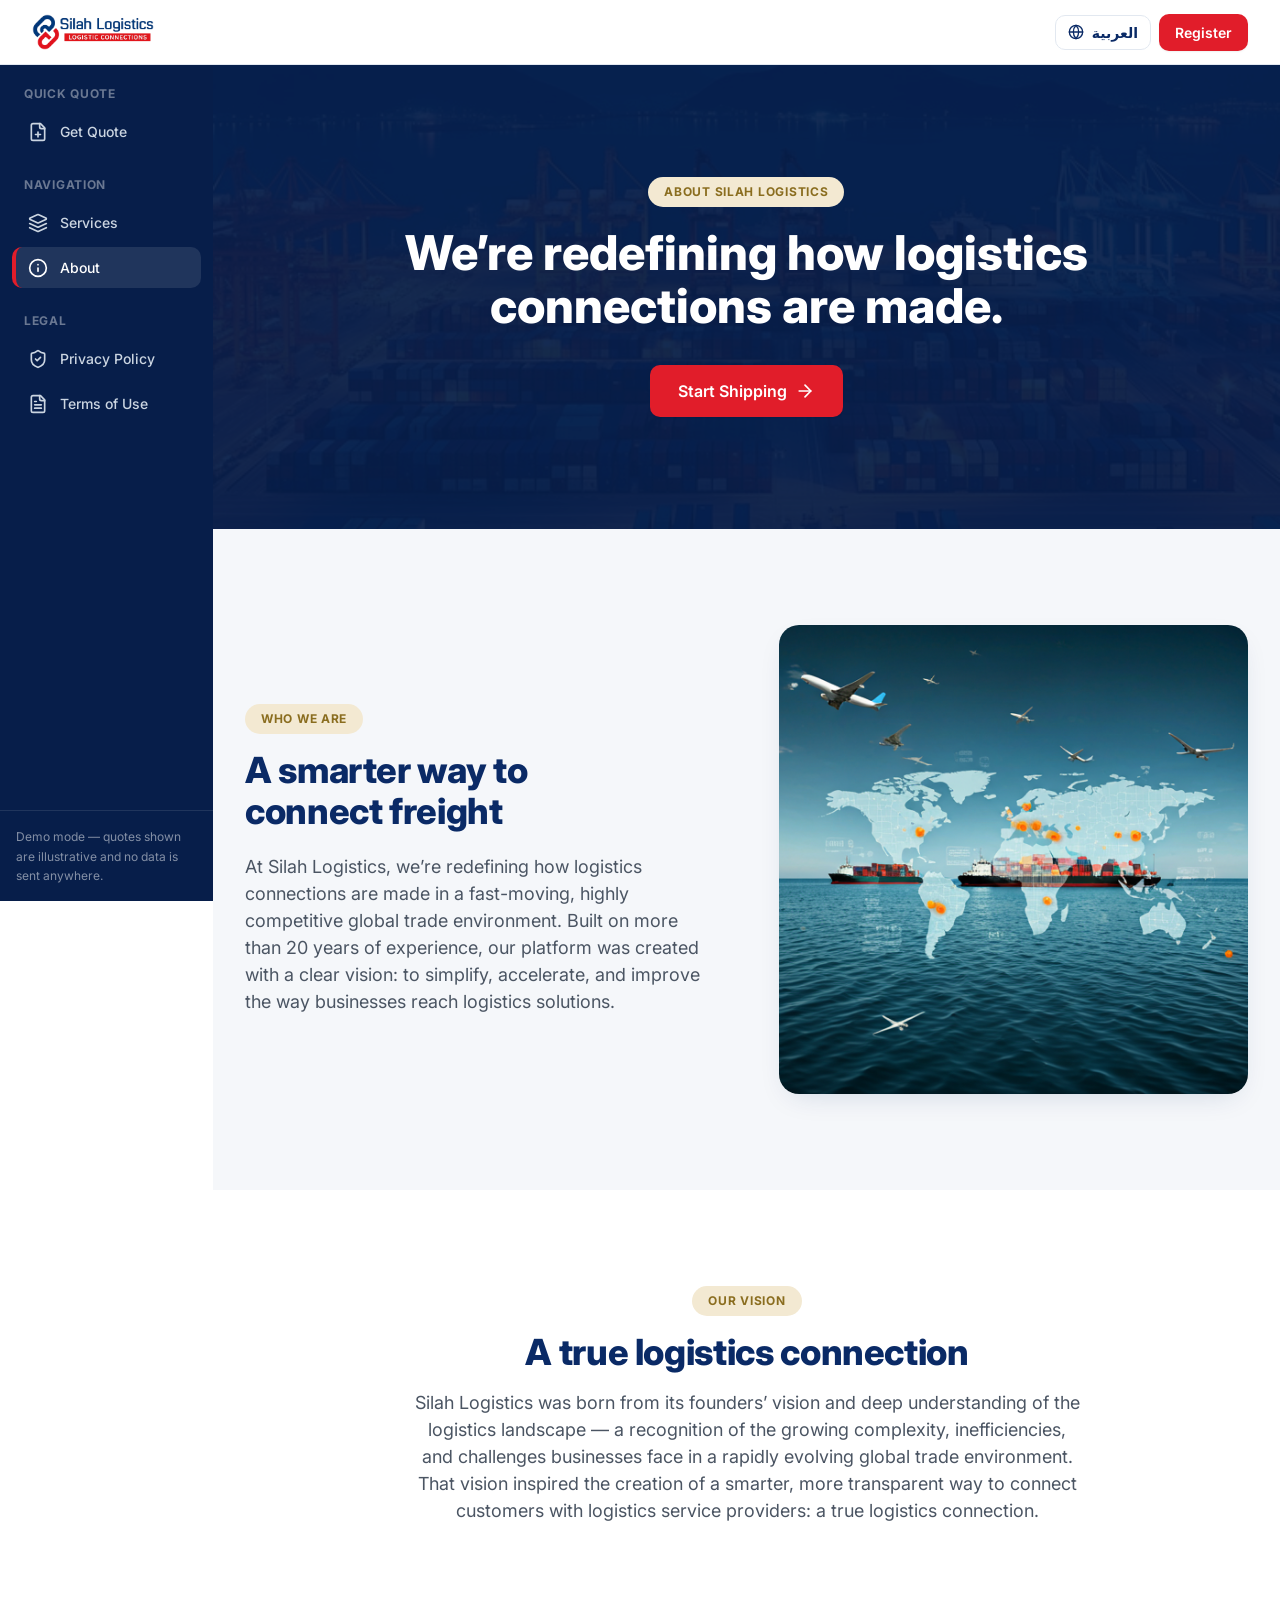
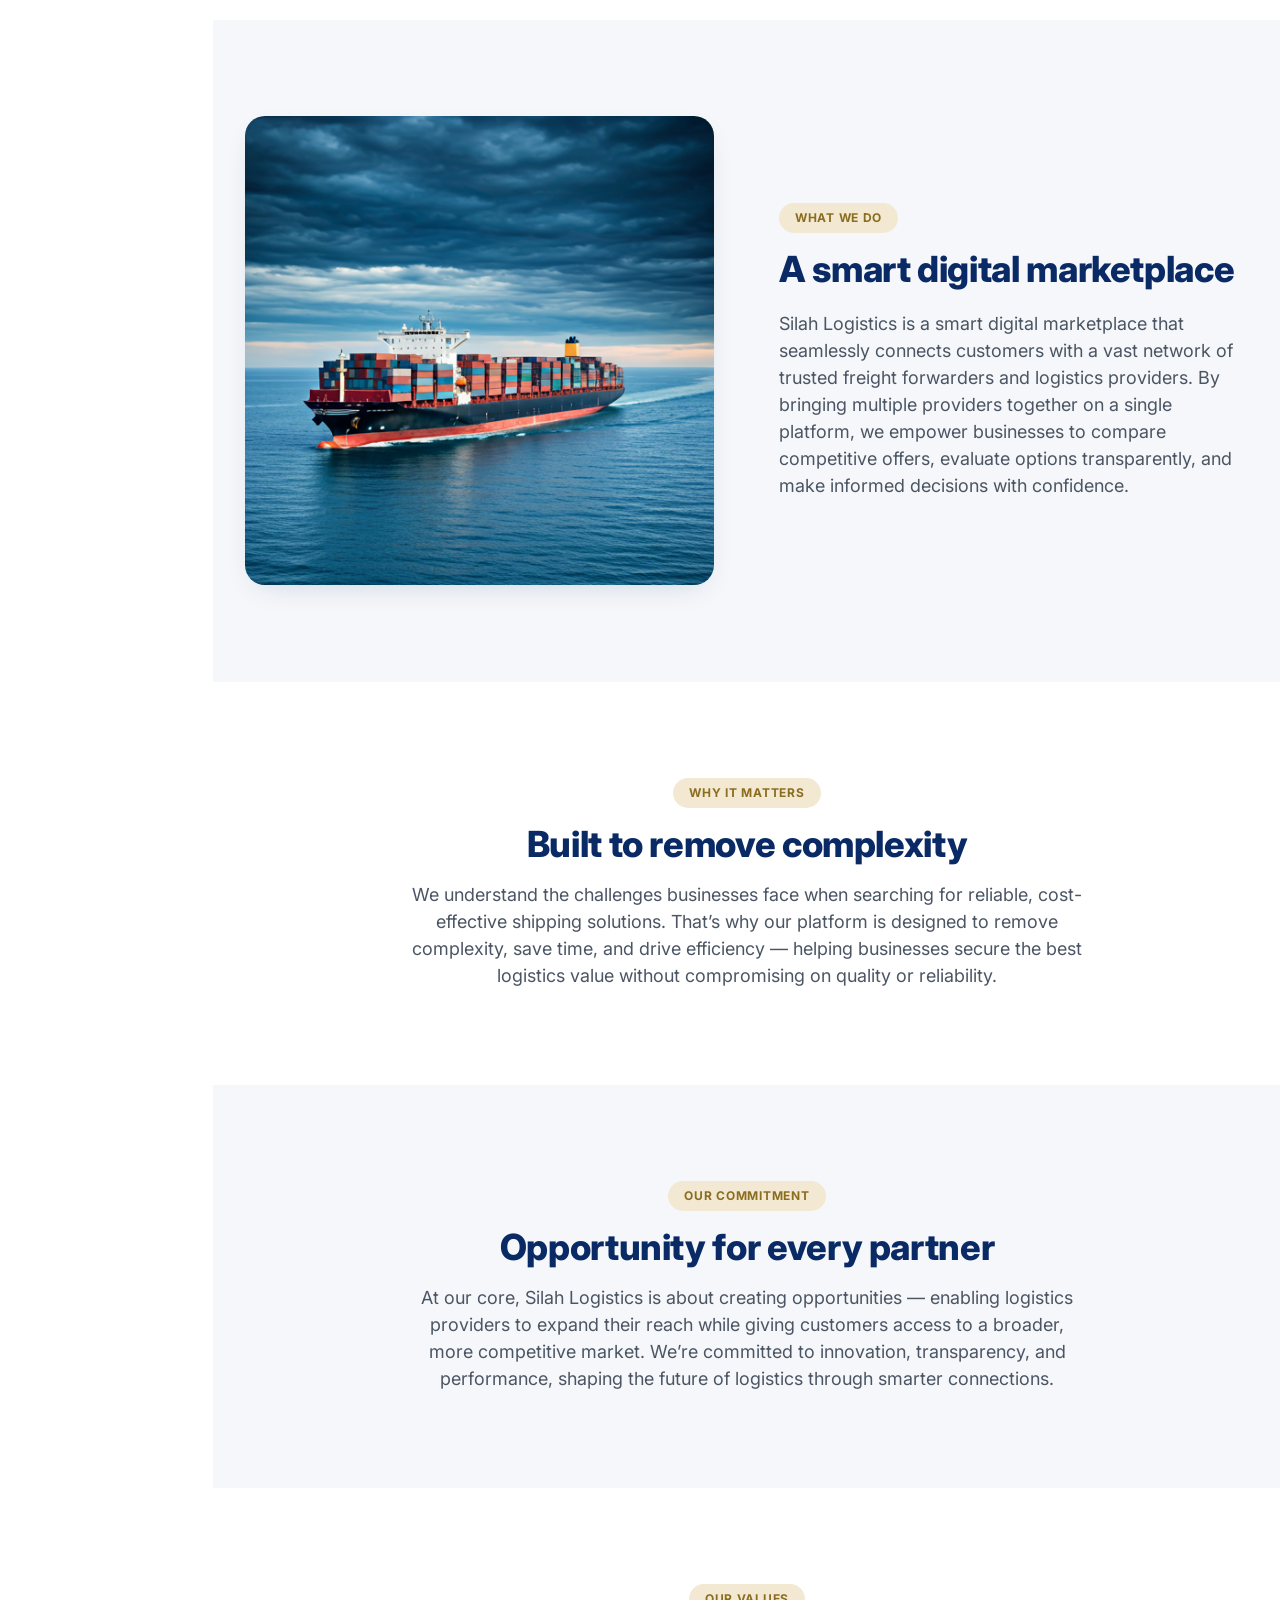
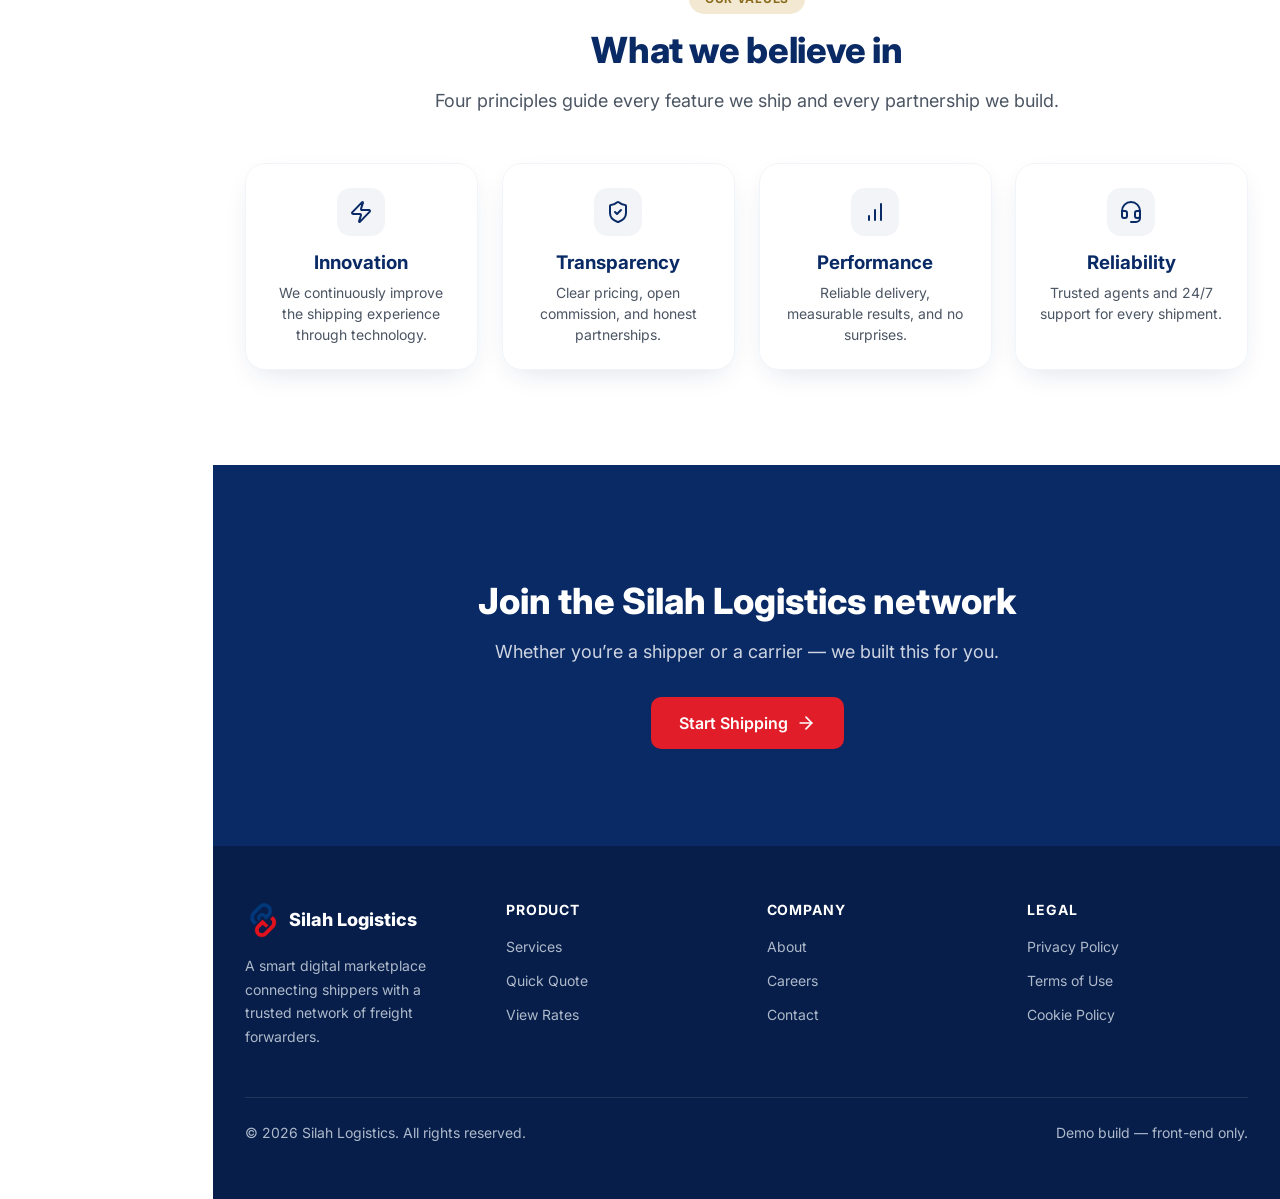
==== about.html @ 2c74bd0f "feat: add About, Privacy, Terms pages and clean up navbar/sidebar nav" ====
<!DOCTYPE html>
<html lang="en" dir="ltr">
  <head>
    <meta charset="UTF-8" />
    <meta name="viewport" content="width=device-width, initial-scale=1.0" />
    <title>Silah Logistics — About</title>
    <meta
      name="description"
      content="About Silah Logistics — a smart digital marketplace redefining how logistics connections are made, built on 20+ years of industry experience."
    />
    <link rel="icon" type="image/png" href="assets/favicon.png" />
    <link rel="preconnect" href="https://fonts.googleapis.com" />
    <link rel="preconnect" href="https://fonts.gstatic.com" crossorigin />
    <link
      href="https://fonts.googleapis.com/css2?family=Inter:wght@400;500;600;700;800;900&family=Noto+Kufi+Arabic:wght@400;500;600;700;800&display=swap"
      rel="stylesheet"
    />
    <link rel="stylesheet" href="css/styles.css" />
    <script>
      (function () {
        try {
          var l = localStorage.getItem('silah.lang');
          if (l !== 'ar' && l !== 'en') l = 'en';
          document.documentElement.lang = l;
          document.documentElement.dir = l === 'ar' ? 'rtl' : 'ltr';
        } catch (e) {}
      })();
    </script>
  </head>
  <body data-page="about">
    <div class="page-root">
      <header class="navbar" id="site-navbar"></header>
      <div class="shell">
        <aside class="sidebar" id="site-sidebar"></aside>
        <div class="shell__main">
          <main>
            <!-- ============================ HERO ============================ -->
            <section class="page-hero">
              <img class="page-hero__bg" src="assets/port-night.jpg" alt="" />
              <div class="page-hero__overlay"></div>
              <div class="container">
                <div class="page-hero__inner reveal">
                  <span class="eyebrow" data-i18n="about.hero.eyebrow"></span>
                  <h1 class="mt-4" data-i18n="about.hero.headline"></h1>
                  <div class="cta-block__actions">
                    <a class="btn btn--primary btn--lg" href="register.html">
                      <span data-i18n="about.hero.cta"></span>
                      <span data-icon="arrow-right" class="rtl-flip"></span>
                    </a>
                  </div>
                </div>
              </div>
            </section>

            <!-- ========================== WHO WE ARE ======================== -->
            <section class="section section--surface">
              <div class="container">
                <div class="split">
                  <div class="reveal reveal--right">
                    <span class="eyebrow" data-i18n="about.who.eyebrow"></span>
                    <h2 class="about__title mt-4" data-i18n="about.who.title"></h2>
                    <p class="about__body" data-i18n="about.who.body"></p>
                  </div>
                  <div class="reveal reveal--left">
                    <div class="media-frame">
                      <img src="assets/bg-ship.png" alt="" loading="lazy" />
                    </div>
                  </div>
                </div>
              </div>
            </section>

            <!-- =========================== VISION =========================== -->
            <section class="section section--white">
              <div class="container">
                <div class="section-head reveal">
                  <span class="eyebrow" data-i18n="about.vision.eyebrow"></span>
                  <h2 class="mt-4" data-i18n="about.vision.title"></h2>
                  <p class="section-head__subtitle" data-i18n="about.vision.body"></p>
                </div>
              </div>
            </section>

            <!-- ========================= WHAT WE DO ========================= -->
            <section class="section section--surface">
              <div class="container">
                <div class="split">
                  <div class="reveal reveal--right">
                    <div class="media-frame">
                      <img src="assets/bg-network.png" alt="" loading="lazy" />
                    </div>
                  </div>
                  <div class="reveal reveal--left">
                    <span class="eyebrow" data-i18n="about.what.eyebrow"></span>
                    <h2 class="about__title mt-4" data-i18n="about.what.title"></h2>
                    <p class="about__body" data-i18n="about.what.body"></p>
                  </div>
                </div>
              </div>
            </section>

            <!-- ======================== WHY IT MATTERS ====================== -->
            <section class="section section--white">
              <div class="container">
                <div class="section-head reveal">
                  <span class="eyebrow" data-i18n="about.why.eyebrow"></span>
                  <h2 class="mt-4" data-i18n="about.why.title"></h2>
                  <p class="section-head__subtitle" data-i18n="about.why.body"></p>
                </div>
              </div>
            </section>

            <!-- ========================= COMMITMENT ========================= -->
            <section class="section section--surface">
              <div class="container">
                <div class="section-head reveal">
                  <span class="eyebrow" data-i18n="about.commitment.eyebrow"></span>
                  <h2 class="mt-4" data-i18n="about.commitment.title"></h2>
                  <p class="section-head__subtitle" data-i18n="about.commitment.body"></p>
                </div>
              </div>
            </section>

            <!-- =========================== VALUES =========================== -->
            <section class="section section--white">
              <div class="container">
                <div class="section-head reveal">
                  <span class="eyebrow" data-i18n="about.values.eyebrow"></span>
                  <h2 class="mt-4" data-i18n="about.values.title"></h2>
                  <p class="section-head__subtitle" data-i18n="about.values.subtitle"></p>
                </div>
                <div class="grid grid-4 mt-12">
                  <div class="why-card reveal">
                    <span class="icon-box icon-box--navy-soft">
                      <span data-icon="zap" class="icon-lg"></span>
                    </span>
                    <h3 data-i18n="about.values.items.innovation.title"></h3>
                    <p data-i18n="about.values.items.innovation.desc"></p>
                  </div>
                  <div class="why-card reveal" data-delay="0.08">
                    <span class="icon-box icon-box--navy-soft">
                      <span data-icon="shield-check" class="icon-lg"></span>
                    </span>
                    <h3 data-i18n="about.values.items.transparency.title"></h3>
                    <p data-i18n="about.values.items.transparency.desc"></p>
                  </div>
                  <div class="why-card reveal" data-delay="0.16">
                    <span class="icon-box icon-box--navy-soft">
                      <span data-icon="bar-chart" class="icon-lg"></span>
                    </span>
                    <h3 data-i18n="about.values.items.performance.title"></h3>
                    <p data-i18n="about.values.items.performance.desc"></p>
                  </div>
                  <div class="why-card reveal" data-delay="0.24">
                    <span class="icon-box icon-box--navy-soft">
                      <span data-icon="headset" class="icon-lg"></span>
                    </span>
                    <h3 data-i18n="about.values.items.reliability.title"></h3>
                    <p data-i18n="about.values.items.reliability.desc"></p>
                  </div>
                </div>
              </div>
            </section>

            <!-- ========================== FINAL CTA ========================= -->
            <section class="section section--navy">
              <div class="container">
                <div class="cta-block reveal">
                  <h2 data-i18n="about.finalCta.title"></h2>
                  <p class="cta-block__subtitle" data-i18n="about.finalCta.subtitle"></p>
                  <div class="cta-block__actions">
                    <a class="btn btn--primary btn--lg" href="register.html">
                      <span data-i18n="about.finalCta.cta"></span>
                      <span data-icon="arrow-right" class="rtl-flip"></span>
                    </a>
                  </div>
                </div>
              </div>
            </section>
          </main>
          <footer class="footer" id="site-footer"></footer>
        </div>
      </div>
    </div>
    <div class="sidebar-overlay" id="sidebar-overlay"></div>

    <script src="js/icons.js"></script>
    <script src="js/i18n.js"></script>
    <script src="js/data.js"></script>
    <script src="js/layout.js"></script>
    <script src="js/wizard.js"></script>
    <script src="js/main.js"></script>
  </body>
</html>
---- css/styles.css ----
/* =====================================================================
   Silah Logistics — vanilla static build
   Single source of truth for design tokens + all component styles.
   Mirrors the brand spec: navy #0A2A66, red #E11D2A, gold eyebrow,
   light-gray surfaces. Full LTR/RTL support via logical properties.
   ===================================================================== */

:root {
  --navy: #0a2a66;
  --navy-dark: #071e4a;
  --navy-light: #143a85;
  --brand-red: #e11d2a;
  --brand-red-dark: #b71722;
  --ink: #1f2937;
  --muted: #4b5563;
  --surface: #f5f7fa;
  --gold-bg: #f3e9d2;
  --gold-text: #8a6d1f;
  --emerald: #10b981;
  --emerald-600: #059669;
  --slate-100: #f1f5f9;
  --slate-200: #e2e8f0;
  --slate-300: #cbd5e1;
  --slate-400: #94a3b8;

  --shadow-card: 0 10px 30px -12px rgba(10, 42, 102, 0.18);
  --shadow-card-hover: 0 20px 45px -15px rgba(10, 42, 102, 0.3);
  --shadow-lg: 0 18px 40px -12px rgba(10, 42, 102, 0.28);

  --radius-lg: 0.625rem;
  --radius-xl: 0.875rem;
  --radius-2xl: 1.25rem;
  --radius-full: 9999px;

  --navbar-h: 4rem;
  --sidebar-w: 16rem;
  --drawer-w: 18rem;

  --font-sans: 'Inter', system-ui, 'Segoe UI', Tahoma, Arial, sans-serif;
  --font-arabic: 'Noto Kufi Arabic', 'Segoe UI', Tahoma, sans-serif;
}

/* ----------------------------- Reset ------------------------------- */
*,
*::before,
*::after {
  box-sizing: border-box;
}

html {
  scroll-behavior: smooth;
  -webkit-text-size-adjust: 100%;
}

body {
  margin: 0;
  font-family: var(--font-sans);
  color: var(--ink);
  background: #fff;
  line-height: 1.5;
  -webkit-font-smoothing: antialiased;
  text-rendering: optimizeLegibility;
}

html[dir='rtl'] body {
  font-family: var(--font-arabic);
}

img,
video {
  display: block;
  max-width: 100%;
}

a {
  color: inherit;
  text-decoration: none;
}

button {
  font-family: inherit;
  cursor: pointer;
}

h1,
h2,
h3,
h4 {
  font-weight: 800;
  color: var(--navy);
  margin: 0;
  text-wrap: balance;
  line-height: 1.15;
}

p {
  margin: 0;
}

ul,
ol {
  margin: 0;
  padding: 0;
  list-style: none;
}

:focus-visible {
  outline: none;
  box-shadow: 0 0 0 2px #fff, 0 0 0 4px var(--brand-red);
  border-radius: 4px;
}

[hidden] {
  display: none !important;
}

/* --------------------------- Utilities ----------------------------- */
.container {
  width: 100%;
  max-width: 80rem;
  margin-inline: auto;
  padding-inline: 1rem;
}

.icon {
  width: 1.25rem;
  height: 1.25rem;
  flex-shrink: 0;
  stroke: currentColor;
  fill: none;
}
.icon-sm {
  width: 1rem;
  height: 1rem;
}
.icon-lg {
  width: 1.5rem;
  height: 1.5rem;
}

.eyebrow {
  display: inline-flex;
  align-items: center;
  gap: 0.5rem;
  border-radius: var(--radius-full);
  background: var(--gold-bg);
  color: var(--gold-text);
  padding: 0.375rem 1rem;
  font-size: 0.75rem;
  font-weight: 700;
  text-transform: uppercase;
  letter-spacing: 0.06em;
}

.text-center {
  text-align: center;
}

.sr-only {
  position: absolute;
  width: 1px;
  height: 1px;
  padding: 0;
  margin: -1px;
  overflow: hidden;
  clip: rect(0, 0, 0, 0);
  white-space: nowrap;
  border: 0;
}

/* Flip directional icons (arrows / chevrons) in RTL */
html[dir='rtl'] .rtl-flip {
  transform: scaleX(-1);
}

/* ---------------------------- Buttons ------------------------------ */
.btn {
  display: inline-flex;
  align-items: center;
  justify-content: center;
  gap: 0.5rem;
  border: 0;
  border-radius: var(--radius-lg);
  font-weight: 600;
  text-align: center;
  white-space: nowrap;
  transition: background-color 0.2s, border-color 0.2s, color 0.2s,
    transform 0.1s, box-shadow 0.2s;
  /* default size = md */
  padding: 0.625rem 1.25rem;
  font-size: 0.875rem;
}
.btn:active {
  transform: scale(0.98);
}
.btn--block {
  width: 100%;
}

.btn--sm {
  padding: 0.5rem 1rem;
  font-size: 0.875rem;
}
.btn--lg {
  padding: 0.875rem 1.75rem;
  font-size: 1rem;
}

.btn--primary {
  background: var(--brand-red);
  color: #fff;
  box-shadow: 0 1px 2px rgba(0, 0, 0, 0.06);
}
.btn--primary:hover {
  background: var(--brand-red-dark);
}

.btn--secondary {
  background: #fff;
  color: var(--navy);
  border: 2px solid rgba(10, 42, 102, 0.2);
}
.btn--secondary:hover {
  border-color: var(--navy);
  background: var(--surface);
}

.btn--navy {
  background: var(--navy);
  color: #fff;
}
.btn--navy:hover {
  background: var(--navy-light);
}

.btn--ghost {
  background: transparent;
  color: var(--navy);
}
.btn--ghost:hover {
  background: rgba(10, 42, 102, 0.05);
}

.btn--white {
  background: #fff;
  color: var(--navy);
}
.btn--white:hover {
  background: var(--surface);
}

/* ============================= LAYOUT ============================== */
.navbar {
  position: sticky;
  top: 0;
  z-index: 40;
  border-bottom: 1px solid var(--slate-200);
  background: rgba(255, 255, 255, 0.9);
  backdrop-filter: saturate(180%) blur(8px);
}
.navbar__inner {
  display: flex;
  align-items: center;
  justify-content: space-between;
  gap: 0.75rem;
  height: var(--navbar-h);
}
.navbar__left,
.navbar__right {
  display: flex;
  align-items: center;
  gap: 0.5rem;
}
/* Allow the brand lockup to shrink instead of overflowing on small screens */
.navbar__left {
  min-width: 0;
}
.navbar__right {
  gap: 0.5rem;
  flex-shrink: 0;
}
.hamburger {
  display: inline-flex;
  align-items: center;
  justify-content: center;
  padding: 0.5rem;
  border: 0;
  background: transparent;
  color: var(--navy);
  border-radius: var(--radius-lg);
}
.hamburger:hover {
  background: var(--surface);
}
.brand {
  display: inline-flex;
  align-items: center;
  gap: 0.5rem;
  min-width: 0;
}
.brand__symbol {
  height: 2.25rem;
  width: 2.25rem;
  object-fit: contain;
  /* The wordmark already includes the chain symbol, so the standalone symbol
     stays hidden — showing both would duplicate the icon. */
  display: none;
}
/* Full logo lockup (symbol + name) shows on mobile too — same as desktop —
   sized down so it fits the header, and allowed to shrink before it overflows. */
.brand__wordmark {
  height: 1.75rem;
  width: auto;
  max-width: 100%;
  min-width: 0;
  object-fit: contain;
  object-position: left center;
  display: block;
}
html[dir='rtl'] .brand__wordmark {
  object-position: right center;
}
/* Language label is hidden on small screens (globe icon only) to make room
   for the brand name; restored at >=640px. */
.lang-toggle [data-lang-label] {
  display: none;
}
.navbar__login {
  display: none;
  align-items: center;
  gap: 0.375rem;
  padding: 0.5rem 0.75rem;
  border-radius: var(--radius-lg);
  font-size: 0.875rem;
  font-weight: 600;
  color: var(--navy);
}
.navbar__login:hover {
  background: var(--surface);
}

.lang-toggle {
  display: inline-flex;
  align-items: center;
  gap: 0.5rem;
  border: 1px solid var(--slate-200);
  background: #fff;
  border-radius: var(--radius-lg);
  padding: 0.5rem 0.75rem;
  font-size: 0.875rem;
  font-weight: 600;
  color: var(--navy);
  transition: border-color 0.2s, background 0.2s;
}
.lang-toggle:hover {
  border-color: rgba(10, 42, 102, 0.3);
  background: var(--surface);
}

/* shell = sidebar + content row */
.shell {
  display: flex;
  flex: 1 1 auto;
  min-height: 0;
}
.shell__main {
  display: flex;
  flex-direction: column;
  flex: 1 1 auto;
  min-width: 0;
}
.page-root {
  display: flex;
  flex-direction: column;
  min-height: 100vh;
}
main {
  flex: 1 1 auto;
}

/* --------------------------- Sidebar ------------------------------- */
.sidebar {
  position: fixed;
  inset-block: 0;
  top: var(--navbar-h);
  inset-inline-start: 0;
  z-index: 50;
  display: flex;
  flex-direction: column;
  width: var(--drawer-w);
  overflow-y: auto;
  background: var(--navy-dark);
  color: #fff;
  transform: translateX(-100%);
  transition: transform 0.3s ease;
}
html[dir='rtl'] .sidebar {
  transform: translateX(100%);
}
.sidebar.is-open {
  transform: translateX(0);
}
.sidebar__head {
  display: flex;
  align-items: center;
  justify-content: space-between;
  padding: 1.25rem 1.25rem 0;
}
.sidebar__appname {
  font-size: 0.75rem;
  font-weight: 700;
  text-transform: uppercase;
  letter-spacing: 0.06em;
  color: rgba(255, 255, 255, 0.6);
}
.sidebar__close {
  border: 0;
  background: transparent;
  color: rgba(255, 255, 255, 0.8);
  padding: 0.375rem;
  border-radius: var(--radius-lg);
  display: inline-flex;
}
.sidebar__close:hover {
  background: rgba(255, 255, 255, 0.1);
}
.sidebar__nav {
  flex: 1 1 auto;
  padding: 1.25rem 0.75rem;
}
.sidebar__group {
  margin-bottom: 1.5rem;
}
.sidebar__grouplabel {
  padding: 0 0.75rem 0.5rem;
  font-size: 0.75rem;
  font-weight: 700;
  text-transform: uppercase;
  letter-spacing: 0.06em;
  color: rgba(255, 255, 255, 0.4);
}
.sidebar__link {
  display: flex;
  align-items: center;
  gap: 0.75rem;
  padding: 0.625rem 0.75rem;
  margin-bottom: 0.25rem;
  border-radius: var(--radius-lg);
  border-inline-start: 4px solid transparent;
  font-size: 0.875rem;
  font-weight: 500;
  color: var(--slate-300);
  transition: background 0.2s, color 0.2s, border-color 0.2s;
}
.sidebar__link:hover {
  background: rgba(255, 255, 255, 0.05);
  color: #fff;
}
.sidebar__link.is-active {
  border-inline-start-color: var(--brand-red);
  background: rgba(255, 255, 255, 0.1);
  color: #fff;
}
.sidebar__foot {
  border-top: 1px solid rgba(255, 255, 255, 0.1);
  padding: 1rem;
  font-size: 0.75rem;
  line-height: 1.6;
  color: rgba(255, 255, 255, 0.5);
}

.sidebar-overlay {
  position: fixed;
  inset: 0;
  top: var(--navbar-h);
  z-index: 45;
  background: rgba(7, 30, 74, 0.5);
  opacity: 0;
  visibility: hidden;
  transition: opacity 0.3s;
}
.sidebar-overlay.is-open {
  opacity: 1;
  visibility: visible;
}

/* ---------------------------- Footer ------------------------------- */
.footer {
  background: var(--navy-dark);
  color: var(--slate-300);
}
.footer__inner {
  padding-block: 3.5rem;
}
.footer__grid {
  display: grid;
  gap: 2.5rem;
  grid-template-columns: 1fr;
}
.footer__brand {
  display: flex;
  align-items: center;
  gap: 0.5rem;
}
.footer__brand img {
  height: 2.25rem;
  width: 2.25rem;
  object-fit: contain;
}
.footer__brand span {
  font-size: 1.125rem;
  font-weight: 800;
  color: #fff;
}
.footer__tagline {
  margin-top: 1rem;
  max-width: 20rem;
  font-size: 0.875rem;
  line-height: 1.7;
  color: rgba(203, 213, 225, 0.85);
}
.footer__coltitle {
  font-size: 0.875rem;
  font-weight: 700;
  text-transform: uppercase;
  letter-spacing: 0.06em;
  color: #fff;
}
.footer__links {
  margin-top: 1rem;
  display: flex;
  flex-direction: column;
  gap: 0.625rem;
}
.footer__links a {
  font-size: 0.875rem;
  color: rgba(203, 213, 225, 0.85);
  transition: color 0.2s;
}
.footer__links a:hover {
  color: #fff;
}
.footer__bottom {
  margin-top: 3rem;
  padding-top: 1.5rem;
  border-top: 1px solid rgba(255, 255, 255, 0.1);
  display: flex;
  flex-direction: column;
  align-items: center;
  justify-content: space-between;
  gap: 0.75rem;
  font-size: 0.875rem;
  color: rgba(203, 213, 225, 0.85);
}

/* ============================ SECTIONS ============================= */
.section {
  padding-block: 4rem;
}
.section--surface {
  background: var(--surface);
}
.section--white {
  background: #fff;
}
.section--navy {
  background: var(--navy);
  color: #fff;
}

.section-head {
  max-width: 42rem;
  margin-inline: auto;
  text-align: center;
}
.section-head h2 {
  font-size: clamp(1.875rem, 1.4rem + 1.8vw, 2.25rem);
  letter-spacing: -0.01em;
}
.section-head h2.invert,
.section--navy .section-head h2 {
  color: #fff;
}
.section-head__subtitle {
  margin-top: 1rem;
  font-size: 1.125rem;
  color: var(--muted);
}
.section--navy .section-head__subtitle,
.section-head.invert .section-head__subtitle {
  color: rgba(255, 255, 255, 0.8);
}
.section-head.invert h2 {
  color: #fff;
}

.mt-4 {
  margin-top: 1rem;
}
.mt-2 {
  margin-top: 0.5rem;
}

.grid {
  display: grid;
  gap: 1.5rem;
}
.mt-12 {
  margin-top: 3rem;
}

/* ----------------------------- Cards ------------------------------- */
.card {
  border-radius: var(--radius-2xl);
  border: 1px solid var(--slate-100);
  background: #fff;
  box-shadow: var(--shadow-card);
  padding: 1.5rem;
}
.card--hover {
  transition: transform 0.3s, box-shadow 0.3s;
}
.card--hover:hover {
  transform: translateY(-6px);
  box-shadow: var(--shadow-card-hover);
}

.icon-box {
  display: inline-flex;
  align-items: center;
  justify-content: center;
  height: 3rem;
  width: 3rem;
  border-radius: var(--radius-xl);
}
.icon-box--navy-soft {
  background: rgba(10, 42, 102, 0.05);
  color: var(--navy);
}
.icon-box--red-soft {
  background: rgba(225, 29, 42, 0.1);
  color: var(--brand-red);
}
.icon-box--navy {
  background: var(--navy);
  color: #fff;
  height: 3.5rem;
  width: 3.5rem;
  border-radius: var(--radius-2xl);
}

.feature-title {
  margin-top: 1.25rem;
  font-size: 1.25rem;
  font-weight: 700;
  color: var(--navy);
}
.feature-desc {
  margin-top: 0.625rem;
  color: var(--muted);
}

/* ============================== HERO ============================== */
.hero {
  position: relative;
  isolation: isolate;
  overflow: hidden;
  background: var(--navy-dark);
  color: #fff;
}
.hero__video {
  position: absolute;
  inset: 0;
  z-index: -2;
  height: 100%;
  width: 100%;
  object-fit: cover;
}
.hero__overlay {
  position: absolute;
  inset: 0;
  z-index: -1;
  background: linear-gradient(
    to bottom,
    rgba(7, 30, 74, 0.85),
    rgba(7, 30, 74, 0.75),
    rgba(7, 30, 74, 0.9)
  );
}
.hero__inner {
  padding-block: 6rem;
  max-width: 48rem;
  margin-inline: auto;
  text-align: center;
}
.hero h1 {
  margin-top: 1.25rem;
  color: #fff;
  font-size: clamp(2.25rem, 1.4rem + 3.6vw, 3.75rem);
  line-height: 1.1;
}
.hero__subtitle {
  margin-top: 1.5rem;
  margin-inline: auto;
  max-width: 36rem;
  font-size: 1.125rem;
  color: rgba(255, 255, 255, 0.85);
}
.hero__cta {
  margin-top: 2.25rem;
  display: flex;
  flex-direction: column;
  align-items: center;
  justify-content: center;
  gap: 0.75rem;
}
.hero__pills {
  margin-top: 3rem;
  display: flex;
  flex-wrap: wrap;
  align-items: center;
  justify-content: center;
  gap: 0.75rem;
}
.pill {
  display: inline-flex;
  align-items: center;
  gap: 0.5rem;
  border-radius: var(--radius-full);
  border: 1px solid rgba(255, 255, 255, 0.2);
  background: rgba(255, 255, 255, 0.1);
  backdrop-filter: blur(8px);
  padding: 0.5rem 1rem;
  font-size: 0.875rem;
  font-weight: 600;
  color: #fff;
}
.pill .icon {
  color: #fff;
}

/* secondary page hero (image bg) */
.page-hero {
  position: relative;
  isolation: isolate;
  overflow: hidden;
  background: var(--navy-dark);
  color: #fff;
}
.page-hero__bg {
  position: absolute;
  inset: 0;
  z-index: -2;
  height: 100%;
  width: 100%;
  object-fit: cover;
  opacity: 0.3;
}
.page-hero__overlay {
  position: absolute;
  inset: 0;
  z-index: -1;
  background: rgba(7, 30, 74, 0.8);
}
.page-hero__inner {
  padding-block: 5rem;
  text-align: center;
}
.page-hero h1 {
  margin-top: 1.25rem;
  margin-inline: auto;
  max-width: 48rem;
  color: #fff;
  font-size: clamp(2.25rem, 1.6rem + 2.6vw, 3rem);
  line-height: 1.1;
}
.page-hero__subtitle {
  margin-top: 1.25rem;
  margin-inline: auto;
  max-width: 36rem;
  font-size: 1.125rem;
  color: rgba(255, 255, 255, 0.8);
}

/* ============================== STATS ============================= */
.stats-grid {
  grid-template-columns: repeat(2, 1fr);
}
.stat-card {
  text-align: center;
}
.stat-value {
  font-size: clamp(2.25rem, 1.8rem + 1.6vw, 3rem);
  font-weight: 800;
  color: var(--navy);
  line-height: 1;
}
.stat-label {
  margin-top: 0.5rem;
  font-size: 0.875rem;
  font-weight: 500;
  color: var(--muted);
}

/* ============================== ABOUT ============================= */
.split {
  display: grid;
  gap: 3rem;
  align-items: center;
}
.about__title {
  font-size: clamp(1.875rem, 1.4rem + 1.8vw, 2.25rem);
  letter-spacing: -0.01em;
}
.about__body {
  margin-top: 1.25rem;
  font-size: 1.125rem;
  color: var(--muted);
}
.checklist {
  margin-top: 1.75rem;
  display: flex;
  flex-direction: column;
  gap: 0.75rem;
}
.checklist li {
  display: flex;
  align-items: flex-start;
  gap: 0.75rem;
}
.checklist .icon {
  margin-top: 0.125rem;
  color: var(--emerald);
}
.media-frame {
  position: relative;
  overflow: hidden;
  border-radius: var(--radius-2xl);
  box-shadow: var(--shadow-card);
}
.media-frame img {
  height: 100%;
  width: 100%;
  object-fit: cover;
}

/* ====================== STEP / PROCESS CARDS ====================== */
.step-card {
  position: relative;
  height: 100%;
  border-radius: var(--radius-2xl);
  border: 1px solid var(--slate-100);
  background: #fff;
  box-shadow: var(--shadow-card);
  padding: 1.75rem;
}
.step-card__num {
  position: absolute;
  top: 1.5rem;
  inset-inline-end: 1.5rem;
  font-size: 3rem;
  font-weight: 900;
  color: rgba(10, 42, 102, 0.06);
  line-height: 1;
}
.process-card {
  position: relative;
  height: 100%;
  border-radius: var(--radius-2xl);
  border: 1px solid var(--slate-100);
  background: #fff;
  box-shadow: var(--shadow-card);
  padding: 1.5rem;
}
.process-card__top {
  display: flex;
  align-items: center;
  justify-content: space-between;
}
.process-card__num {
  font-size: 2.25rem;
  font-weight: 900;
  color: rgba(10, 42, 102, 0.1);
  line-height: 1;
}
.process-card h3 {
  margin-top: 1rem;
  font-size: 1.125rem;
  font-weight: 700;
}
.process-card p {
  margin-top: 0.5rem;
  font-size: 0.875rem;
  color: var(--muted);
}
.why-card {
  height: 100%;
  border-radius: var(--radius-2xl);
  border: 1px solid var(--slate-100);
  background: #fff;
  box-shadow: var(--shadow-card);
  padding: 1.5rem;
  text-align: center;
}
.why-card .icon-box {
  margin-inline: auto;
}
.why-card h3 {
  margin-top: 1rem;
  font-weight: 700;
}
.why-card p {
  margin-top: 0.5rem;
  font-size: 0.875rem;
  color: var(--muted);
}

/* ========================= NETWORK BAND ========================== */
.network {
  position: relative;
  isolation: isolate;
  overflow: hidden;
  background: var(--navy);
  color: #fff;
}
.network__bg {
  position: absolute;
  inset: 0;
  z-index: -2;
  height: 100%;
  width: 100%;
  object-fit: cover;
  opacity: 0.2;
}
.network__overlay {
  position: absolute;
  inset: 0;
  z-index: -1;
  background: rgba(10, 42, 102, 0.8);
}
.network__inner {
  padding-block: 5rem;
}
.network__metrics {
  margin-top: 3rem;
  margin-inline: auto;
  max-width: 48rem;
  display: grid;
  gap: 1.5rem;
  grid-template-columns: 1fr;
}
.metric-card {
  border-radius: var(--radius-2xl);
  border: 1px solid rgba(255, 255, 255, 0.1);
  background: rgba(255, 255, 255, 0.05);
  backdrop-filter: blur(4px);
  padding: 1.5rem;
  text-align: center;
}
.metric-card .stat-value {
  color: #fff;
}
.metric-card .stat-label {
  color: rgba(255, 255, 255, 0.7);
}

/* ========================= TESTIMONIAL =========================== */
.testimonial {
  max-width: 48rem;
  margin-inline: auto;
  text-align: center;
}
.testimonial .quote-icon {
  width: 2.5rem;
  height: 2.5rem;
  margin-inline: auto;
  color: rgba(225, 29, 42, 0.3);
}
.testimonial blockquote {
  margin: 1.25rem 0 0;
  font-size: clamp(1.25rem, 1.05rem + 0.8vw, 1.5rem);
  font-weight: 500;
  line-height: 1.6;
  color: var(--ink);
}
.testimonial__name {
  margin-top: 1.5rem;
  font-weight: 700;
  color: var(--navy);
}
.testimonial__role {
  font-size: 0.875rem;
  color: var(--muted);
}

/* ============================ FINAL CTA ========================== */
.cta-block {
  max-width: 36rem;
  margin-inline: auto;
  text-align: center;
}
.cta-block h2 {
  margin-top: 1.25rem;
  color: #fff;
  font-size: clamp(1.875rem, 1.4rem + 1.8vw, 2.25rem);
}
.cta-block__subtitle {
  margin-top: 1rem;
  font-size: 1.125rem;
  color: rgba(255, 255, 255, 0.8);
}
.cta-block__actions {
  margin-top: 2rem;
  display: flex;
  flex-direction: column;
  align-items: center;
  justify-content: center;
  gap: 0.75rem;
}
.trial-badge {
  display: inline-flex;
  align-items: center;
  gap: 0.5rem;
  border-radius: var(--radius-full);
  background: var(--brand-red);
  color: #fff;
  padding: 0.375rem 1rem;
  font-size: 0.75rem;
  font-weight: 700;
  text-transform: uppercase;
  letter-spacing: 0.06em;
}

/* ====================== QUICK QUOTE START ======================== */
.qstart__title {
  font-size: clamp(2.25rem, 1.6rem + 2.4vw, 3rem);
  letter-spacing: -0.01em;
}
.qstart__subtitle {
  margin-top: 1.25rem;
  font-size: 1.125rem;
  color: var(--muted);
}
.qstart__actions {
  margin-top: 2rem;
  display: flex;
  flex-direction: column;
  gap: 0.75rem;
}
.qstart__benefits-title {
  font-size: 1.125rem;
  font-weight: 700;
  color: var(--navy);
}
.qstart__ministats {
  margin-top: 1.75rem;
  display: grid;
  grid-template-columns: repeat(3, 1fr);
  gap: 0.75rem;
  border-top: 1px solid var(--slate-100);
  padding-top: 1.5rem;
}
.qstart__ministat {
  text-align: center;
}
.qstart__ministat .stat-value {
  font-size: 1.5rem;
}
.qstart__ministat p {
  margin-top: 0.25rem;
  font-size: 0.75rem;
  color: var(--muted);
}

/* ============================= WIZARD ============================ */
.wizard {
  background: var(--surface);
}
.wizard__inner {
  max-width: 48rem;
  margin-inline: auto;
  padding-block: 3rem;
}
.wizard__head {
  text-align: center;
}
.wizard__head h1 {
  font-size: clamp(1.875rem, 1.4rem + 1.8vw, 2.25rem);
}
.wizard__head p {
  margin-top: 0.75rem;
  color: var(--muted);
}
.demo-banner {
  margin-top: 1.5rem;
  display: flex;
  align-items: center;
  gap: 0.75rem;
  border-radius: var(--radius-xl);
  border: 1px solid #fde68a;
  background: #fffbeb;
  padding: 0.75rem 1rem;
  font-size: 0.875rem;
  color: #92400e;
}
.demo-banner .icon {
  color: #b45309;
}

/* Stepper */
.stepper {
  margin-top: 2rem;
  display: flex;
  align-items: center;
}
.stepper__step {
  display: flex;
  flex: 1 1 0;
  flex-direction: column;
  align-items: center;
  gap: 0.5rem;
}
.stepper__circle {
  display: flex;
  height: 2.25rem;
  width: 2.25rem;
  flex-shrink: 0;
  align-items: center;
  justify-content: center;
  border-radius: var(--radius-full);
  border: 2px solid var(--slate-300);
  background: #fff;
  color: var(--slate-400);
  font-size: 0.875rem;
  font-weight: 700;
  transition: background 0.3s, border-color 0.3s, color 0.3s, box-shadow 0.3s;
}
.stepper__label {
  font-size: 0.75rem;
  text-align: center;
  color: var(--slate-400);
}
.stepper__step.is-active .stepper__circle {
  background: var(--navy);
  border-color: var(--navy);
  color: #fff;
  box-shadow: 0 0 0 4px rgba(10, 42, 102, 0.15);
}
.stepper__step.is-active .stepper__label {
  color: var(--navy);
  font-weight: 600;
}
.stepper__step.is-done .stepper__circle {
  background: var(--emerald);
  border-color: var(--emerald);
  color: #fff;
}
.stepper__step.is-done .stepper__label {
  color: var(--emerald-600);
}
.stepper__line {
  height: 2px;
  flex: 1 1 0;
  margin-inline: 0.5rem;
  border-radius: var(--radius-full);
  background: var(--slate-200);
  transition: background 0.3s;
}
.stepper__line.is-done {
  background: var(--emerald);
}

/* Form fields */
.wizard__form {
  margin-top: 2rem;
}
.field {
  display: flex;
  flex-direction: column;
  gap: 0.375rem;
}
.field__label {
  font-size: 0.875rem;
  font-weight: 600;
  color: var(--navy);
}
.field__req {
  color: var(--brand-red);
}
.control {
  width: 100%;
  border-radius: var(--radius-lg);
  border: 1px solid var(--slate-200);
  background: #fff;
  padding: 0.625rem 0.875rem;
  font-size: 0.875rem;
  color: var(--ink);
  font-family: inherit;
  box-shadow: 0 1px 2px rgba(0, 0, 0, 0.04);
  transition: border-color 0.2s, box-shadow 0.2s;
}
.control::placeholder {
  color: var(--slate-400);
}
.control:focus {
  outline: none;
  border-color: var(--navy);
  box-shadow: 0 0 0 3px rgba(10, 42, 102, 0.2);
}
textarea.control {
  resize: none;
}
.field.has-error .control {
  border-color: var(--brand-red);
}
.field.has-error .control:focus {
  box-shadow: 0 0 0 3px rgba(225, 29, 42, 0.3);
}
.field__error {
  font-size: 0.75rem;
  font-weight: 500;
  color: var(--brand-red);
  min-height: 1rem;
}

.select-wrap {
  position: relative;
}
.select-wrap select.control {
  appearance: none;
  -webkit-appearance: none;
  padding-inline-end: 2.5rem;
}
.select-wrap .chevron {
  position: absolute;
  inset-inline-end: 0.75rem;
  top: 50%;
  transform: translateY(-50%);
  pointer-events: none;
  color: var(--slate-400);
}

.form-row {
  display: grid;
  gap: 1.25rem;
  grid-template-columns: 1fr;
}
.form-stack {
  display: grid;
  gap: 1.25rem;
}

/* Cargo type cards */
.cargo-cards {
  margin-top: 0.75rem;
  display: grid;
  grid-template-columns: repeat(2, 1fr);
  gap: 0.75rem;
}
.cargo-card {
  display: flex;
  flex-direction: column;
  align-items: center;
  gap: 0.5rem;
  border-radius: var(--radius-xl);
  border: 2px solid var(--slate-200);
  background: #fff;
  padding: 1rem;
  text-align: center;
  transition: border-color 0.2s, background 0.2s;
}
.cargo-card:hover {
  border-color: rgba(10, 42, 102, 0.4);
}
.cargo-card .icon {
  color: var(--slate-400);
}
.cargo-card__title {
  font-size: 0.875rem;
  font-weight: 600;
  color: var(--navy);
}
.cargo-card__desc {
  font-size: 0.6875rem;
  line-height: 1.3;
  color: var(--muted);
}
.cargo-card.is-selected {
  border-color: var(--navy);
  background: rgba(10, 42, 102, 0.05);
}
.cargo-card.is-selected .icon {
  color: var(--navy);
}

/* Combobox */
.combobox {
  position: relative;
}
.combobox__field {
  position: relative;
}
.combobox__pin {
  position: absolute;
  inset-inline-start: 0.75rem;
  top: 50%;
  transform: translateY(-50%);
  pointer-events: none;
  color: var(--slate-400);
}
.combobox__input {
  padding-inline-start: 2.25rem;
}
.combobox__input.has-value {
  padding-inline-end: 2.25rem;
}
.combobox__clear {
  position: absolute;
  inset-inline-end: 0.625rem;
  top: 50%;
  transform: translateY(-50%);
  border: 0;
  background: transparent;
  color: var(--slate-400);
  border-radius: var(--radius-full);
  padding: 0.25rem;
  display: inline-flex;
}
.combobox__clear:hover {
  background: var(--slate-100);
  color: var(--navy);
}
.combobox__list {
  position: absolute;
  z-index: 30;
  margin-top: 0.375rem;
  max-height: 18rem;
  width: 100%;
  overflow: auto;
  border-radius: var(--radius-xl);
  border: 1px solid var(--slate-200);
  background: #fff;
  padding-block: 0.375rem;
  box-shadow: var(--shadow-lg);
  scrollbar-width: thin;
  scrollbar-color: #c5cbd6 transparent;
}
.combobox__list::-webkit-scrollbar {
  width: 8px;
}
.combobox__list::-webkit-scrollbar-thumb {
  background: #c5cbd6;
  border-radius: var(--radius-full);
}
.combobox__option {
  display: flex;
  align-items: center;
  justify-content: space-between;
  gap: 0.75rem;
  padding: 0.625rem 1rem;
  font-size: 0.875rem;
  cursor: pointer;
}
.combobox__option.is-active {
  background: rgba(10, 42, 102, 0.05);
}
.combobox__option-main {
  display: flex;
  min-width: 0;
  flex-direction: column;
}
.combobox__option-name {
  font-weight: 600;
  color: var(--navy);
  white-space: nowrap;
  overflow: hidden;
  text-overflow: ellipsis;
}
.combobox__option-sub {
  font-size: 0.75rem;
  color: var(--muted);
  white-space: nowrap;
  overflow: hidden;
  text-overflow: ellipsis;
}
.combobox__code {
  flex-shrink: 0;
  border-radius: var(--radius-lg);
  background: var(--surface);
  padding: 0.25rem 0.5rem;
  font-family: ui-monospace, 'SFMono-Regular', Menlo, monospace;
  font-size: 0.75rem;
  font-weight: 600;
  color: var(--navy);
}
.combobox__empty {
  padding: 0.75rem 1rem;
  font-size: 0.875rem;
  color: var(--muted);
}

/* Wizard nav */
.wizard__nav {
  margin-top: 1.5rem;
  display: flex;
  align-items: center;
  justify-content: space-between;
  gap: 0.75rem;
}

/* Result screen */
.result__head {
  text-align: center;
}
.result__check {
  margin-inline: auto;
  display: inline-flex;
  height: 3.5rem;
  width: 3.5rem;
  align-items: center;
  justify-content: center;
  border-radius: var(--radius-full);
  background: #d1fae5;
  color: var(--emerald-600);
}
.result__check .icon {
  width: 2rem;
  height: 2rem;
}
.result__head h1 {
  margin-top: 1.25rem;
  font-size: clamp(1.875rem, 1.4rem + 1.8vw, 2.25rem);
}
.result__head p {
  margin-top: 0.75rem;
  color: var(--muted);
}
.summary {
  margin-top: 2rem;
}
.summary h2 {
  font-size: 1.125rem;
  font-weight: 700;
}
.summary__grid {
  margin-top: 1rem;
  display: grid;
  grid-template-columns: repeat(2, 1fr);
  gap: 1rem;
  font-size: 0.875rem;
}
.summary__grid dt {
  color: var(--muted);
}
.summary__grid dd {
  margin: 0;
  font-weight: 600;
  color: var(--navy);
}
.quotes-grid {
  margin-top: 1.5rem;
  display: grid;
  gap: 1rem;
  grid-template-columns: 1fr;
}
.quote-card {
  position: relative;
  display: flex;
  flex-direction: column;
  border-radius: var(--radius-2xl);
  border: 1px solid var(--slate-100);
  background: #fff;
  box-shadow: var(--shadow-card);
  padding: 1.5rem;
}
.quote-card.is-highlight {
  border-color: var(--brand-red);
  box-shadow: var(--shadow-card), 0 0 0 1px rgba(225, 29, 42, 0.3);
}
.quote-tag {
  display: inline-flex;
  width: fit-content;
  align-items: center;
  border-radius: var(--radius-full);
  padding: 0.25rem 0.75rem;
  font-size: 0.75rem;
  font-weight: 700;
  text-transform: uppercase;
  letter-spacing: 0.04em;
  background: rgba(10, 42, 102, 0.05);
  color: var(--navy);
}
.quote-card.is-highlight .quote-tag {
  background: rgba(225, 29, 42, 0.1);
  color: var(--brand-red);
}
.quote-card__carrier {
  margin-top: 1rem;
  font-weight: 700;
  color: var(--navy);
}
.quote-card__price {
  margin-top: 0.75rem;
  font-size: 1.875rem;
  font-weight: 800;
  color: var(--navy);
}
.quote-card__transit {
  margin-top: 0.25rem;
  font-size: 0.875rem;
  color: var(--muted);
}
.quote-card .btn {
  margin-top: 1.25rem;
}
.result__note {
  margin-top: 1.5rem;
  text-align: center;
  font-size: 0.75rem;
  color: var(--muted);
}
.result__restart {
  margin-top: 1.5rem;
  display: flex;
  justify-content: center;
}

/* ============================== STUBS ============================ */
.stub {
  background: var(--surface);
}
.stub__inner {
  min-height: 60vh;
  display: flex;
  flex-direction: column;
  align-items: center;
  justify-content: center;
  text-align: center;
  padding-block: 5rem;
}
.stub__icon {
  display: inline-flex;
  height: 4rem;
  width: 4rem;
  align-items: center;
  justify-content: center;
  border-radius: var(--radius-2xl);
  background: rgba(10, 42, 102, 0.05);
  color: var(--navy);
}
.stub__icon .icon {
  width: 2rem;
  height: 2rem;
}
.stub h1 {
  margin-top: 1rem;
  font-size: clamp(1.875rem, 1.4rem + 1.8vw, 2.25rem);
}
.stub p {
  margin-top: 0.75rem;
  max-width: 28rem;
  color: var(--muted);
}
.stub .btn {
  margin-top: 2rem;
}

/* ============================= LEGAL ============================ */
.legal {
  background: var(--surface);
}
/* Legal copy is English-only — keep it LTR even when the site is in RTL. */
.legal__inner {
  max-width: 56rem;
  margin-inline: auto;
  padding-block: 3rem;
  direction: ltr;
  text-align: left;
}
.legal__title {
  font-size: clamp(1.875rem, 1.4rem + 1.8vw, 2.5rem);
}
.legal__date {
  margin-top: 0.75rem;
  font-size: 0.875rem;
  font-weight: 600;
  color: var(--muted);
}
.legal__toc {
  margin-top: 2rem;
  border-radius: var(--radius-2xl);
  border: 1px solid var(--slate-100);
  background: #fff;
  box-shadow: var(--shadow-card);
  padding: 1.5rem;
}
.legal__toc-title {
  font-size: 0.75rem;
  font-weight: 700;
  text-transform: uppercase;
  letter-spacing: 0.06em;
  color: var(--navy);
}
.legal__toc ol {
  margin-top: 1rem;
  display: grid;
  gap: 0.5rem 1.5rem;
  grid-template-columns: 1fr;
  list-style: none;
}
.legal__toc a {
  font-size: 0.9375rem;
  color: var(--muted);
  transition: color 0.2s;
}
.legal__toc a:hover {
  color: var(--brand-red);
}
.legal__article {
  margin-top: 2.5rem;
  display: flex;
  flex-direction: column;
  gap: 2rem;
}
.legal__section {
  scroll-margin-top: calc(var(--navbar-h) + 1rem);
}
.legal__section h2 {
  font-size: 1.25rem;
  color: var(--navy);
}
.legal__section p {
  margin-top: 0.75rem;
  color: var(--muted);
  line-height: 1.75;
}
.legal__list {
  margin-top: 0.75rem;
  list-style: disc;
  padding-inline-start: 1.5rem;
  display: flex;
  flex-direction: column;
  gap: 0.5rem;
}
.legal__list li {
  color: var(--muted);
  line-height: 1.7;
}
.legal__list li strong {
  color: var(--navy);
  font-weight: 700;
}
.legal__note {
  font-weight: 600;
  color: var(--navy);
}
.legal__back {
  margin-top: 2.5rem;
}

/* ============================= TOAST ============================ */
.toast {
  position: fixed;
  left: 50%;
  bottom: 1.5rem;
  transform: translateX(-50%) translateY(1rem);
  background: var(--navy-dark);
  color: #fff;
  padding: 0.75rem 1.25rem;
  border-radius: var(--radius-full);
  font-size: 0.875rem;
  font-weight: 600;
  box-shadow: var(--shadow-lg);
  opacity: 0;
  visibility: hidden;
  transition: opacity 0.25s, transform 0.25s;
  z-index: 60;
  max-width: 90vw;
  text-align: center;
}
.toast.is-show {
  opacity: 1;
  visibility: visible;
  transform: translateX(-50%) translateY(0);
}

/* ===================== SCROLL-REVEAL ANIMATION =================== */
.reveal {
  opacity: 0;
  transform: translateY(24px);
  transition: opacity 0.55s cubic-bezier(0.22, 1, 0.36, 1),
    transform 0.55s cubic-bezier(0.22, 1, 0.36, 1);
  will-change: opacity, transform;
}
.reveal--left {
  transform: translateX(24px);
}
.reveal--right {
  transform: translateX(-24px);
}
.reveal.is-visible {
  opacity: 1;
  transform: translate(0, 0);
}

@media (prefers-reduced-motion: reduce) {
  * {
    scroll-behavior: auto !important;
  }
  .reveal {
    opacity: 1;
    transform: none;
    transition: none;
  }
  .btn:active {
    transform: none;
  }
}

/* ============================ RESPONSIVE ========================= */
@media (min-width: 480px) {
  .stats-grid {
    gap: 1.5rem;
  }
}

@media (min-width: 640px) {
  .container {
    padding-inline: 1.5rem;
  }
  .brand__symbol {
    display: none;
  }
  .brand__wordmark {
    display: block;
    height: 2.25rem;
  }
  .lang-toggle [data-lang-label] {
    display: inline;
  }
  .navbar__login {
    display: inline-flex;
  }
  .hero__cta,
  .cta-block__actions,
  .qstart__actions {
    flex-direction: row;
  }
  .footer__bottom {
    flex-direction: row;
  }
  .form-row {
    grid-template-columns: 1fr 1fr;
  }
  .cargo-cards {
    grid-template-columns: repeat(4, 1fr);
  }
  .network__metrics {
    grid-template-columns: repeat(3, 1fr);
  }
  .summary__grid {
    grid-template-columns: repeat(4, 1fr);
  }
  .legal__toc ol {
    grid-template-columns: 1fr 1fr;
  }
  .stepper__step {
    flex: 0 0 auto;
    flex-direction: row;
    gap: 0.75rem;
  }
  .stepper__label {
    font-size: 0.875rem;
  }
  .stepper__line {
    margin-inline: 1rem;
  }
}

@media (min-width: 768px) {
  .grid-3 {
    grid-template-columns: repeat(3, 1fr);
  }
  .footer__grid {
    grid-template-columns: repeat(2, 1fr);
  }
  .quotes-grid {
    grid-template-columns: repeat(3, 1fr);
  }
}

@media (min-width: 1024px) {
  .container {
    padding-inline: 2rem;
  }
  .section {
    padding-block: 6rem;
  }
  .hero__inner {
    padding-block: 9rem;
  }
  .page-hero__inner {
    padding-block: 7rem;
  }
  .network__inner {
    padding-block: 6rem;
  }
  .wizard__inner {
    padding-block: 4rem;
  }

  .stats-grid,
  .grid-4 {
    grid-template-columns: repeat(4, 1fr);
  }
  .split,
  .footer__grid {
    grid-template-columns: repeat(2, 1fr);
  }
  .footer__grid {
    grid-template-columns: repeat(4, 1fr);
  }

  /* Hamburger hidden, sidebar becomes a sticky in-flow column */
  .hamburger {
    display: none;
  }
  .sidebar {
    position: sticky;
    top: var(--navbar-h);
    inset-inline-start: auto;
    z-index: 1;
    height: calc(100vh - var(--navbar-h));
    width: var(--sidebar-w);
    transform: none !important;
  }
  html[dir='rtl'] .sidebar {
    transform: none !important;
  }
  .sidebar__head {
    display: none;
  }
  .sidebar-overlay {
    display: none;
  }
}

@media (min-width: 1280px) {
  .split {
    gap: 4rem;
  }
}
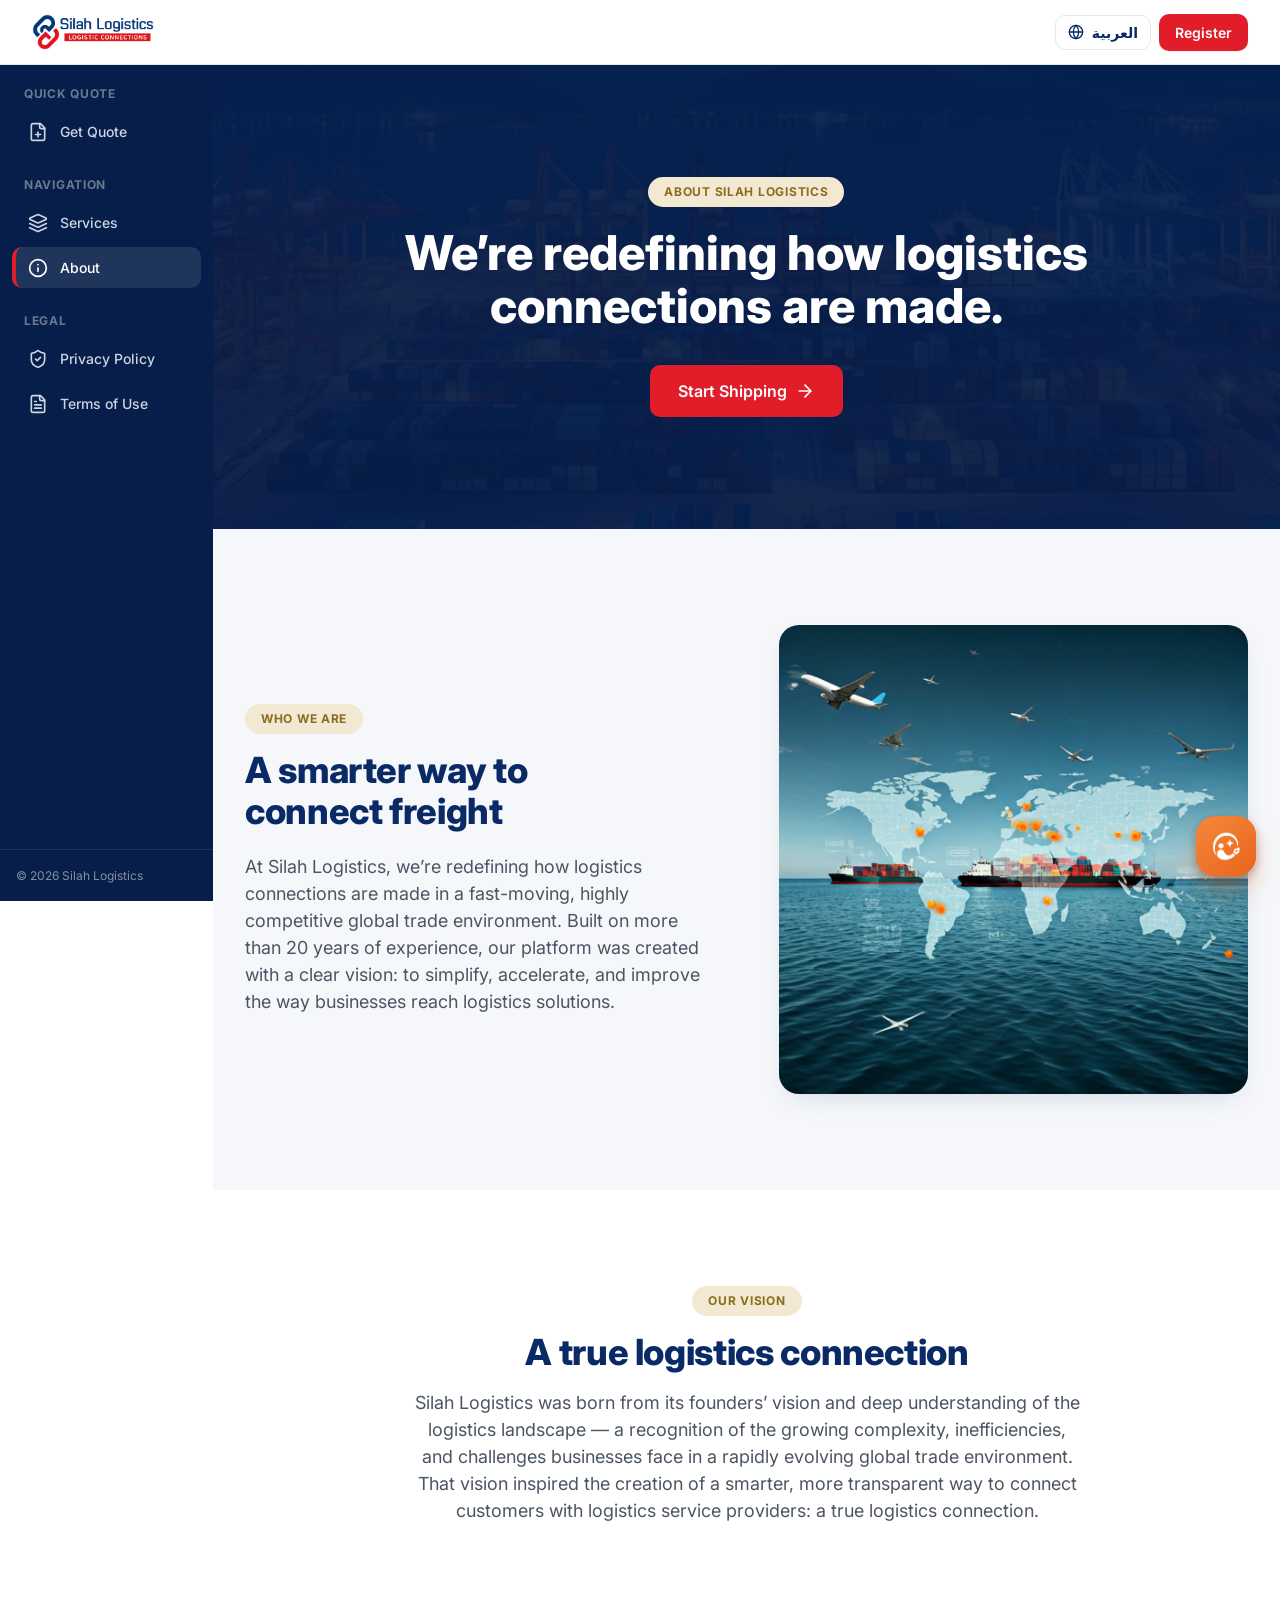
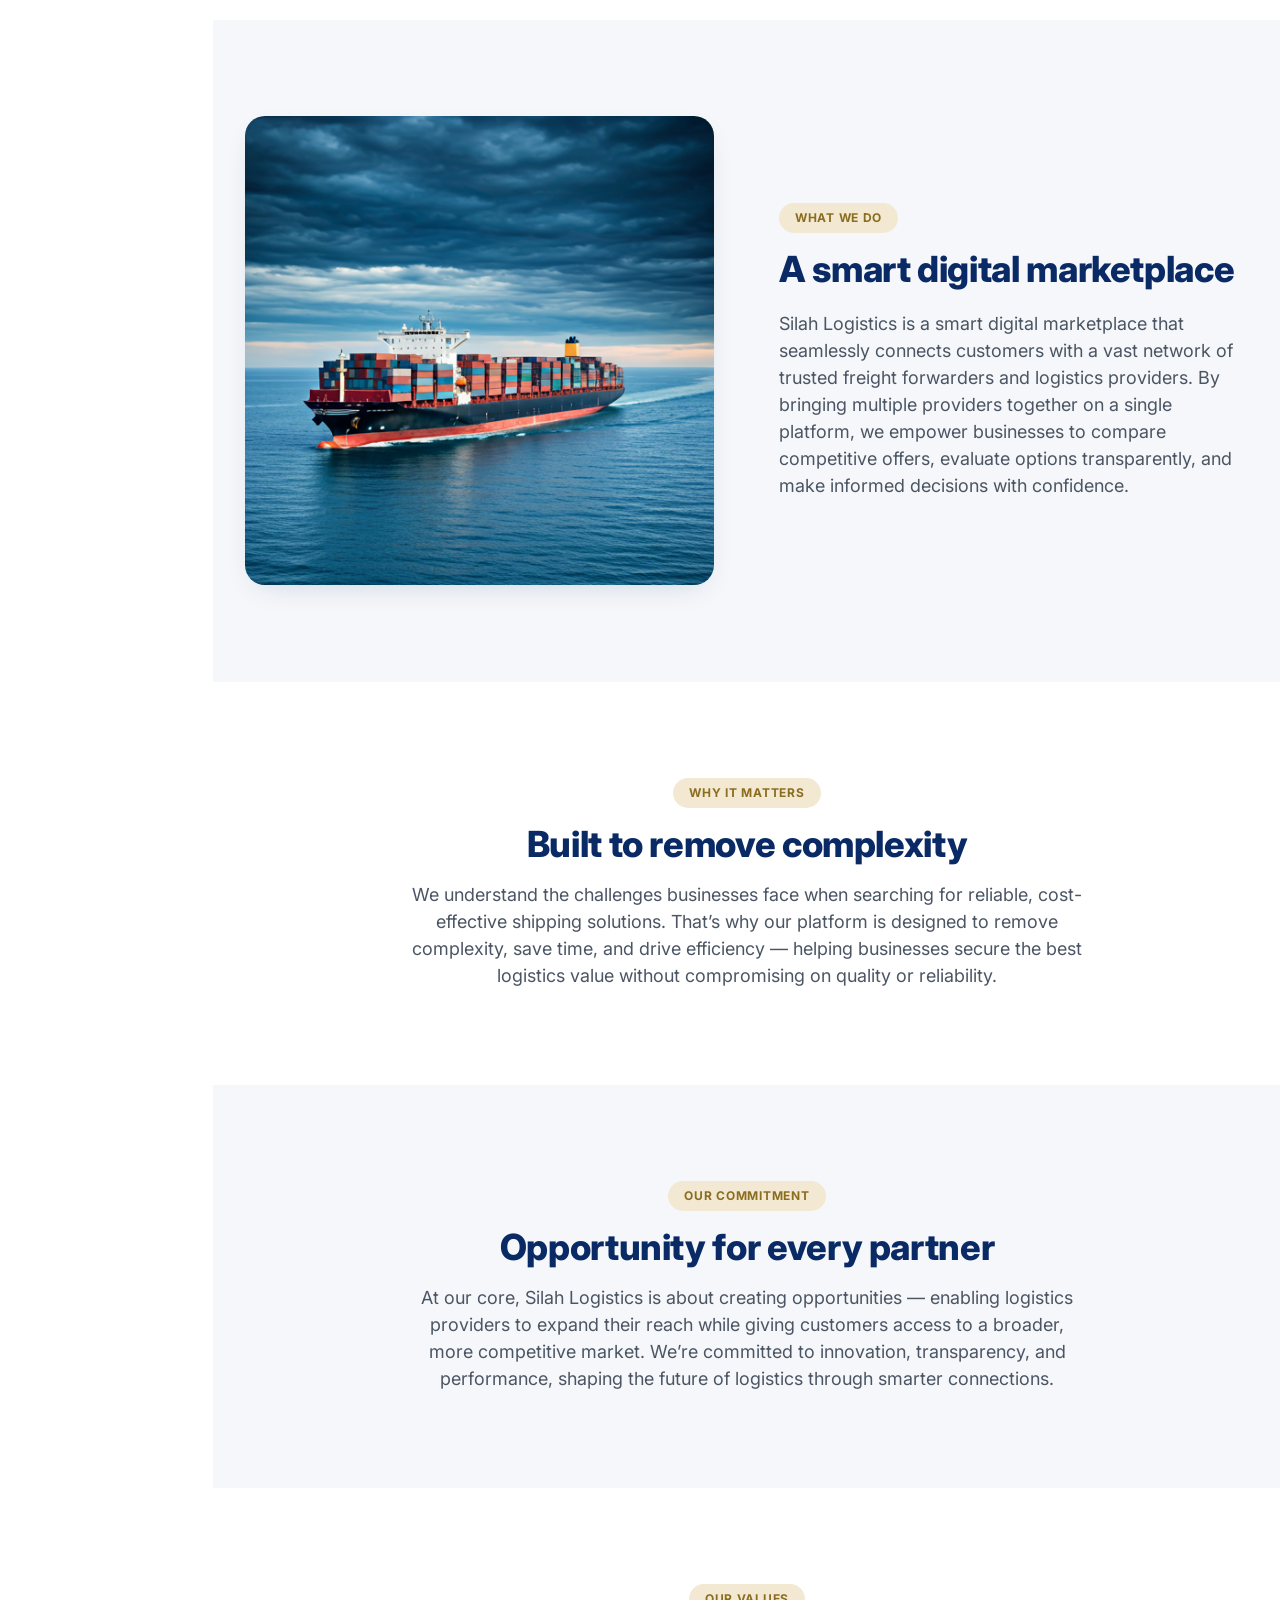
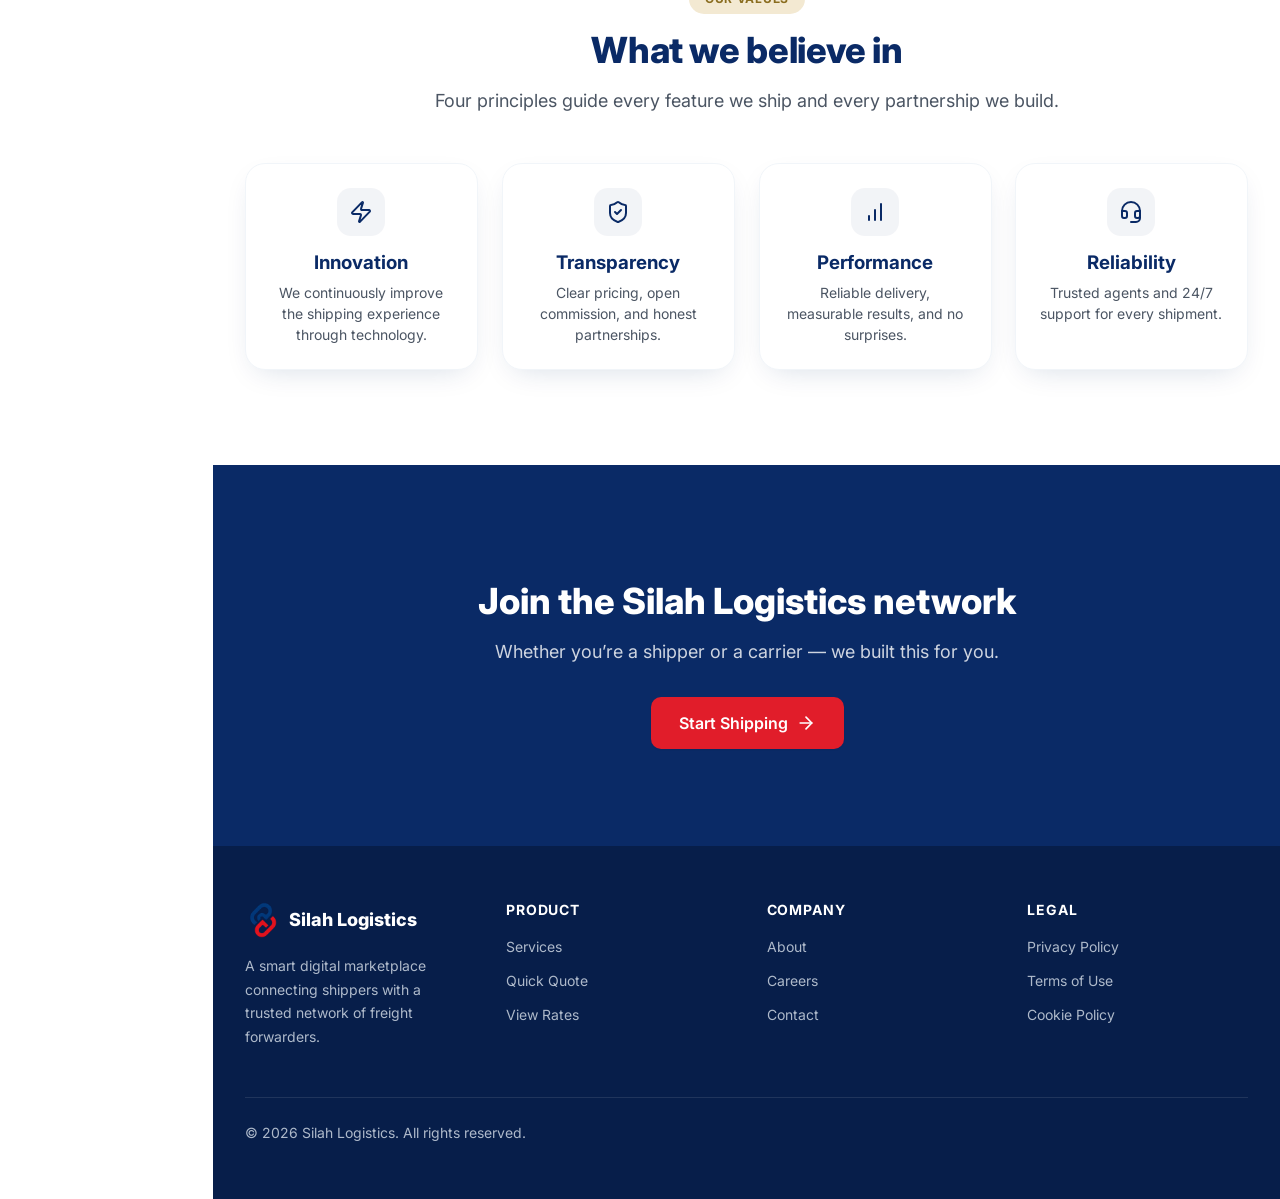
==== commit 186a614b: "Integrate ADAM chat widget and update production navigation links" ====
--- a/about.html
+++ b/about.html
@@ -43,7 +43,7 @@
                   <span class="eyebrow" data-i18n="about.hero.eyebrow"></span>
                   <h1 class="mt-4" data-i18n="about.hero.headline"></h1>
                   <div class="cta-block__actions">
-                    <a class="btn btn--primary btn--lg" href="register.html">
+                    <a class="btn btn--primary btn--lg" href="https://app.silahlogistics.com/register">
                       <span data-i18n="about.hero.cta"></span>
                       <span data-icon="arrow-right" class="rtl-flip"></span>
                     </a>
@@ -169,7 +169,7 @@
                   <h2 data-i18n="about.finalCta.title"></h2>
                   <p class="cta-block__subtitle" data-i18n="about.finalCta.subtitle"></p>
                   <div class="cta-block__actions">
-                    <a class="btn btn--primary btn--lg" href="register.html">
+                    <a class="btn btn--primary btn--lg" href="https://app.silahlogistics.com/register">
                       <span data-i18n="about.finalCta.cta"></span>
                       <span data-icon="arrow-right" class="rtl-flip"></span>
                     </a>
--- a/css/styles.css
+++ b/css/styles.css
@@ -1091,22 +1091,6 @@
   margin-top: 0.75rem;
   color: var(--muted);
 }
-.demo-banner {
-  margin-top: 1.5rem;
-  display: flex;
-  align-items: center;
-  gap: 0.75rem;
-  border-radius: var(--radius-xl);
-  border: 1px solid #fde68a;
-  background: #fffbeb;
-  padding: 0.75rem 1rem;
-  font-size: 0.875rem;
-  color: #92400e;
-}
-.demo-banner .icon {
-  color: #b45309;
-}
-
 /* Stepper */
 .stepper {
   margin-top: 2rem;
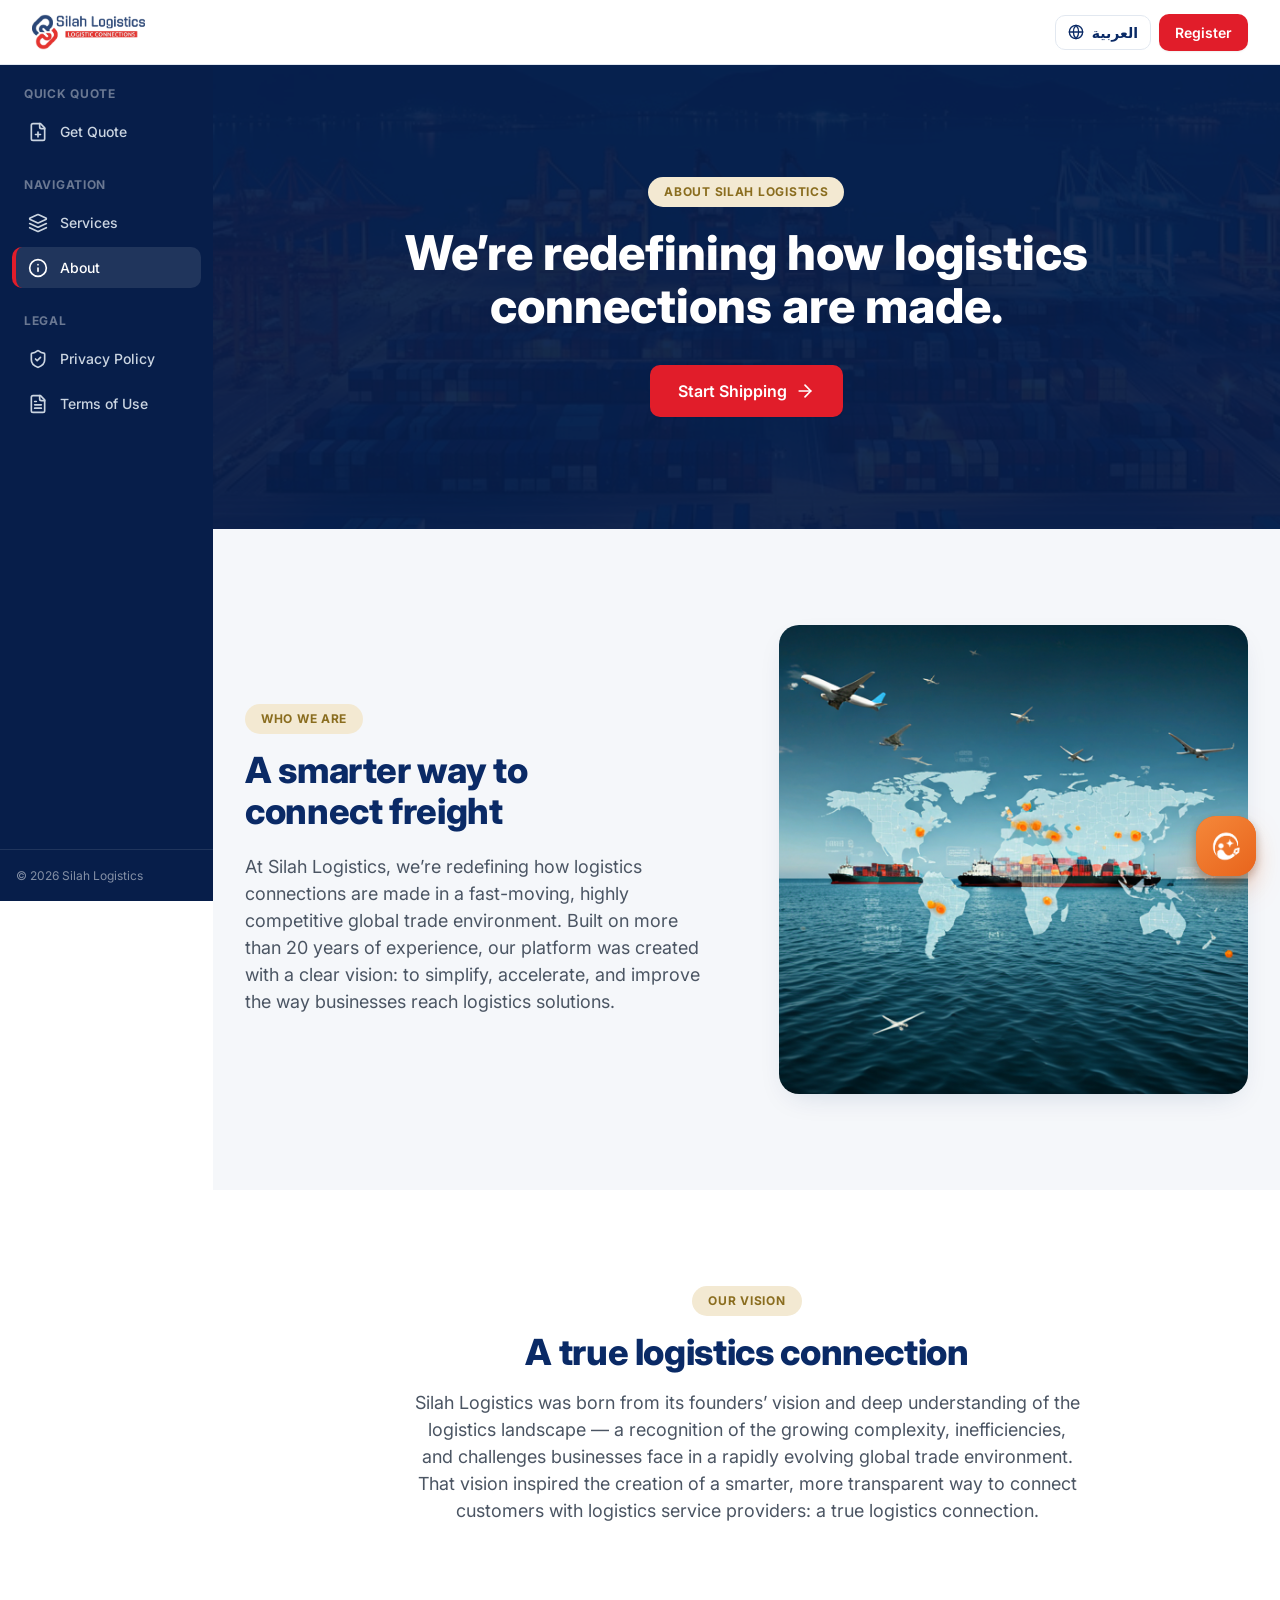
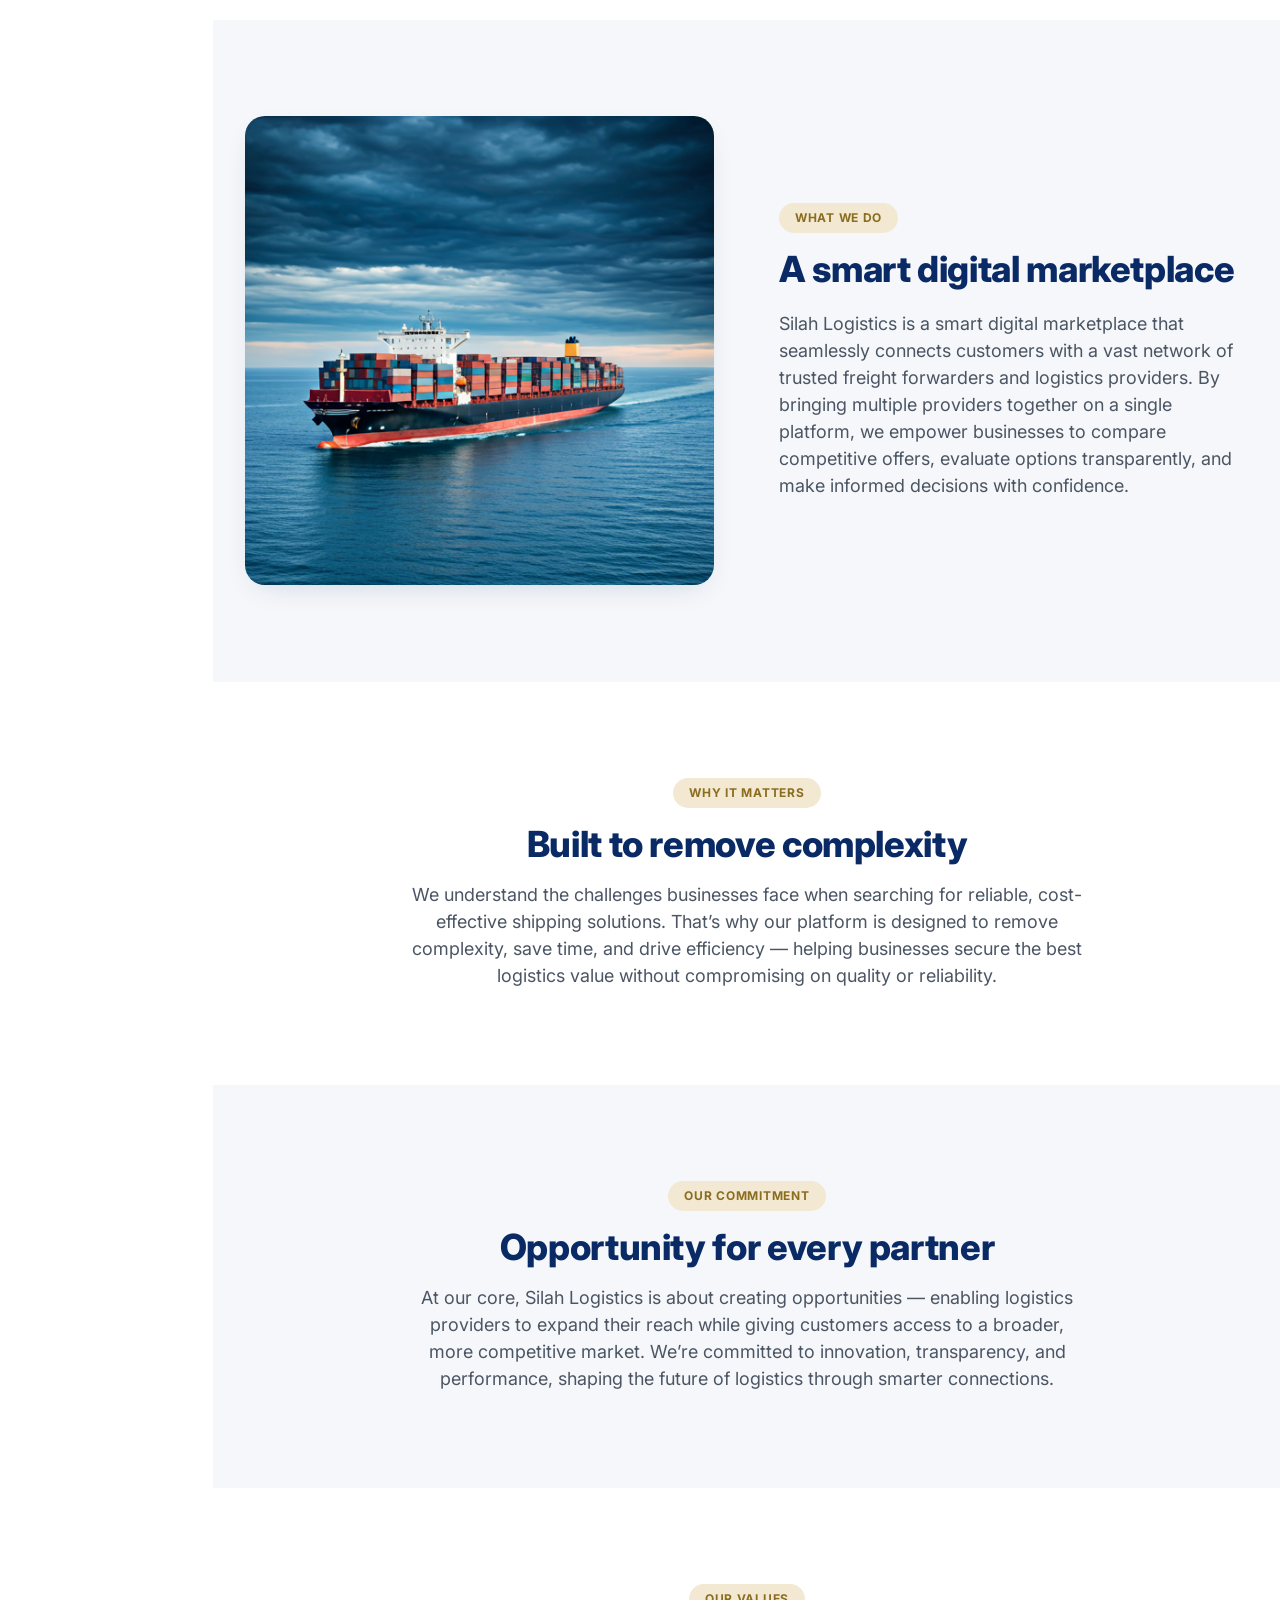
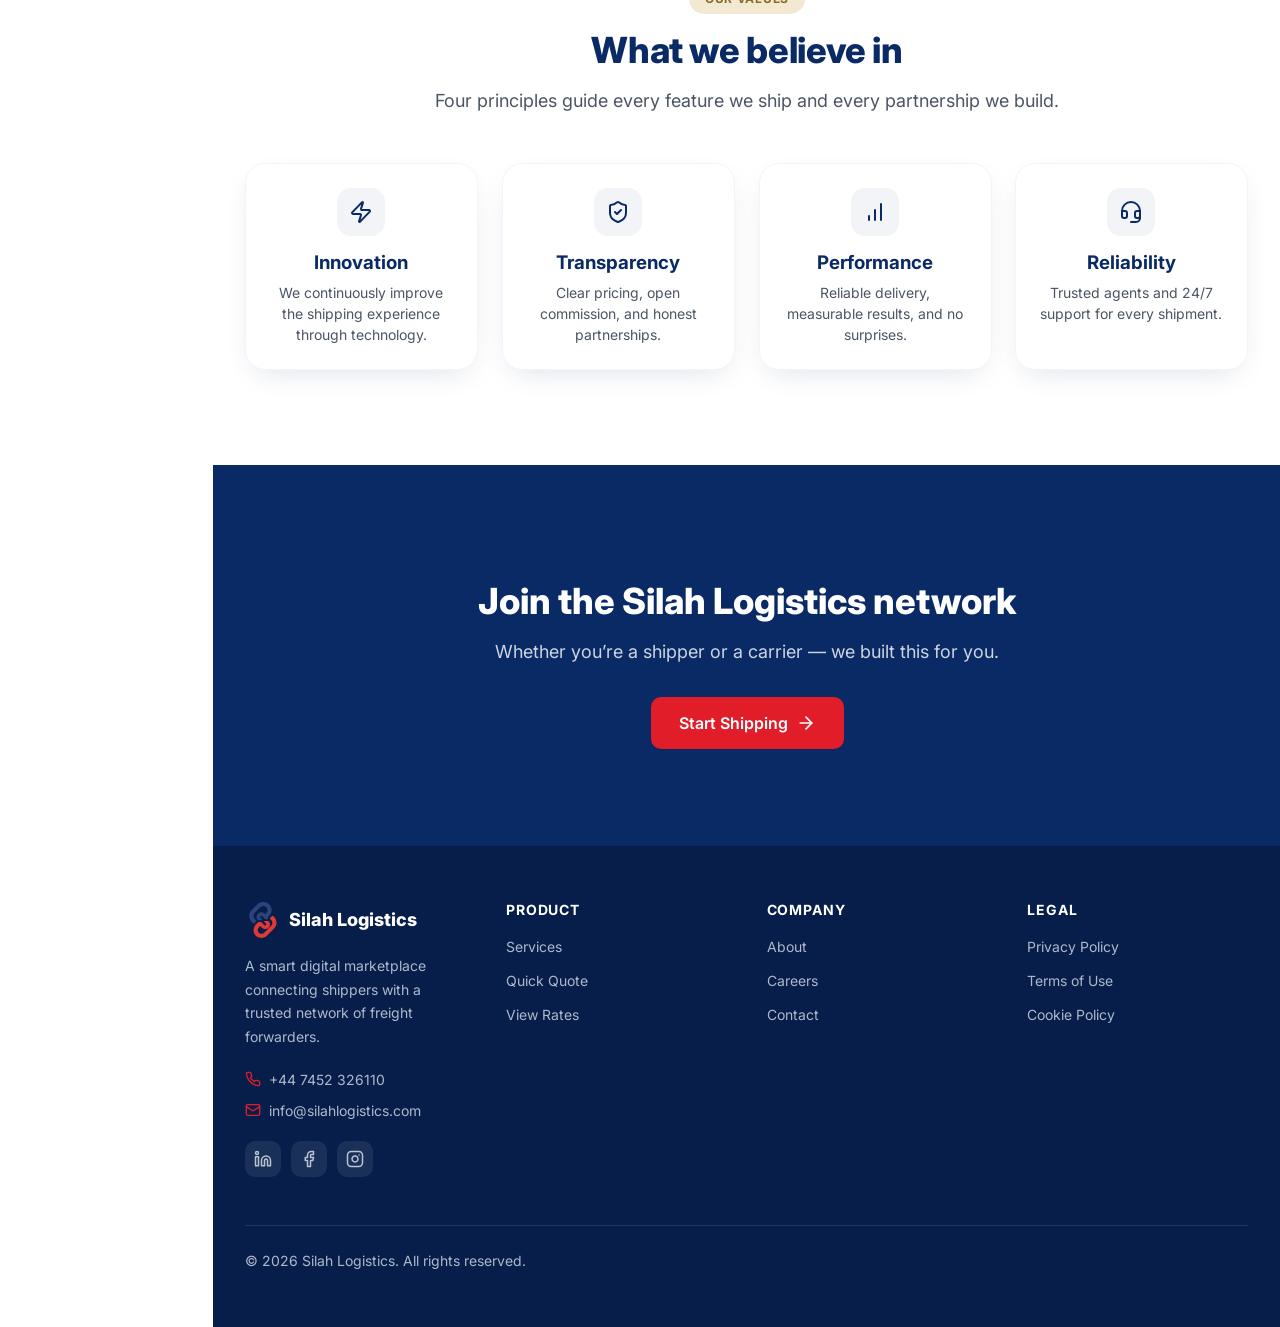
==== commit fcaa22fd: "Update Silah Logistics branding and logo assets Replace the site logo with the new "Silah Logistics " ====
--- a/about.html
+++ b/about.html
@@ -8,7 +8,9 @@
       name="description"
       content="About Silah Logistics — a smart digital marketplace redefining how logistics connections are made, built on 20+ years of industry experience."
     />
+    <link rel="icon" type="image/svg+xml" href="assets/logo-symbol.svg" />
     <link rel="icon" type="image/png" href="assets/favicon.png" />
+    <link rel="apple-touch-icon" href="assets/apple-touch-icon.png" />
     <link rel="preconnect" href="https://fonts.googleapis.com" />
     <link rel="preconnect" href="https://fonts.gstatic.com" crossorigin />
     <link
--- a/css/styles.css
+++ b/css/styles.css
@@ -298,16 +298,14 @@
   gap: 0.5rem;
   min-width: 0;
 }
+/* On small screens the navbar shows the compact chain symbol only, keeping the
+   header uncluttered; the full wordmark takes over at >=640px (see media query). */
 .brand__symbol {
-  height: 2.25rem;
-  width: 2.25rem;
+  height: 2.1rem;
+  width: 2.1rem;
   object-fit: contain;
-  /* The wordmark already includes the chain symbol, so the standalone symbol
-     stays hidden — showing both would duplicate the icon. */
-  display: none;
-}
-/* Full logo lockup (symbol + name) shows on mobile too — same as desktop —
-   sized down so it fits the header, and allowed to shrink before it overflows. */
+  display: block;
+}
 .brand__wordmark {
   height: 1.75rem;
   width: auto;
@@ -315,7 +313,7 @@
   min-width: 0;
   object-fit: contain;
   object-position: left center;
-  display: block;
+  display: none;
 }
 html[dir='rtl'] .brand__wordmark {
   object-position: right center;
@@ -405,6 +403,18 @@
   align-items: center;
   justify-content: space-between;
   padding: 1.25rem 1.25rem 0;
+}
+.sidebar__brand {
+  display: inline-flex;
+  align-items: center;
+  gap: 0.5rem;
+  min-width: 0;
+}
+.sidebar__logo {
+  height: 1.75rem;
+  width: 1.75rem;
+  object-fit: contain;
+  flex-shrink: 0;
 }
 .sidebar__appname {
   font-size: 0.75rem;
@@ -551,6 +561,64 @@
   gap: 0.75rem;
   font-size: 0.875rem;
   color: rgba(203, 213, 225, 0.85);
+}
+
+/* Footer contact list (phone + email) — clickable, icon-led. */
+.footer__contact {
+  margin-top: 1.25rem;
+  display: flex;
+  flex-direction: column;
+  gap: 0.625rem;
+}
+.footer__contact a {
+  display: inline-flex;
+  align-items: center;
+  gap: 0.5rem;
+  width: fit-content;
+  font-size: 0.875rem;
+  color: rgba(203, 213, 225, 0.85);
+  transition: color 0.2s;
+}
+.footer__contact a:hover {
+  color: #fff;
+}
+.footer__contact a svg {
+  width: 1rem;
+  height: 1rem;
+  flex: 0 0 auto;
+  color: var(--brand-red);
+}
+/* Keep phone numbers left-to-right even inside the Arabic (RTL) layout. */
+.ltr-num {
+  unicode-bidi: isolate;
+  direction: ltr;
+}
+
+/* Footer social row — LinkedIn / Facebook / Instagram. */
+.footer__social {
+  margin-top: 1.25rem;
+  display: flex;
+  gap: 0.625rem;
+}
+.footer__social a {
+  display: inline-flex;
+  align-items: center;
+  justify-content: center;
+  width: 2.25rem;
+  height: 2.25rem;
+  border-radius: 0.625rem;
+  background: rgba(255, 255, 255, 0.08);
+  color: rgba(203, 213, 225, 0.9);
+  transition: background 0.2s, color 0.2s, transform 0.15s;
+}
+.footer__social a:hover {
+  background: var(--brand-red);
+  color: #fff;
+  transform: translateY(-2px);
+}
+.footer__social a svg {
+  width: 1.125rem;
+  height: 1.125rem;
 }
 
 /* ============================ SECTIONS ============================= */
@@ -1638,6 +1706,25 @@
   font-weight: 600;
   color: var(--navy);
 }
+/* Inline, icon-led, clickable contact link inside legal copy. */
+.legal__contact {
+  display: inline-flex;
+  align-items: center;
+  gap: 0.375rem;
+  font-weight: 600;
+  color: var(--navy);
+  vertical-align: middle;
+  transition: color 0.2s;
+}
+.legal__contact:hover {
+  color: var(--brand-red);
+}
+.legal__contact svg {
+  width: 1rem;
+  height: 1rem;
+  flex: 0 0 auto;
+  color: var(--brand-red);
+}
 .legal__back {
   margin-top: 2.5rem;
 }
